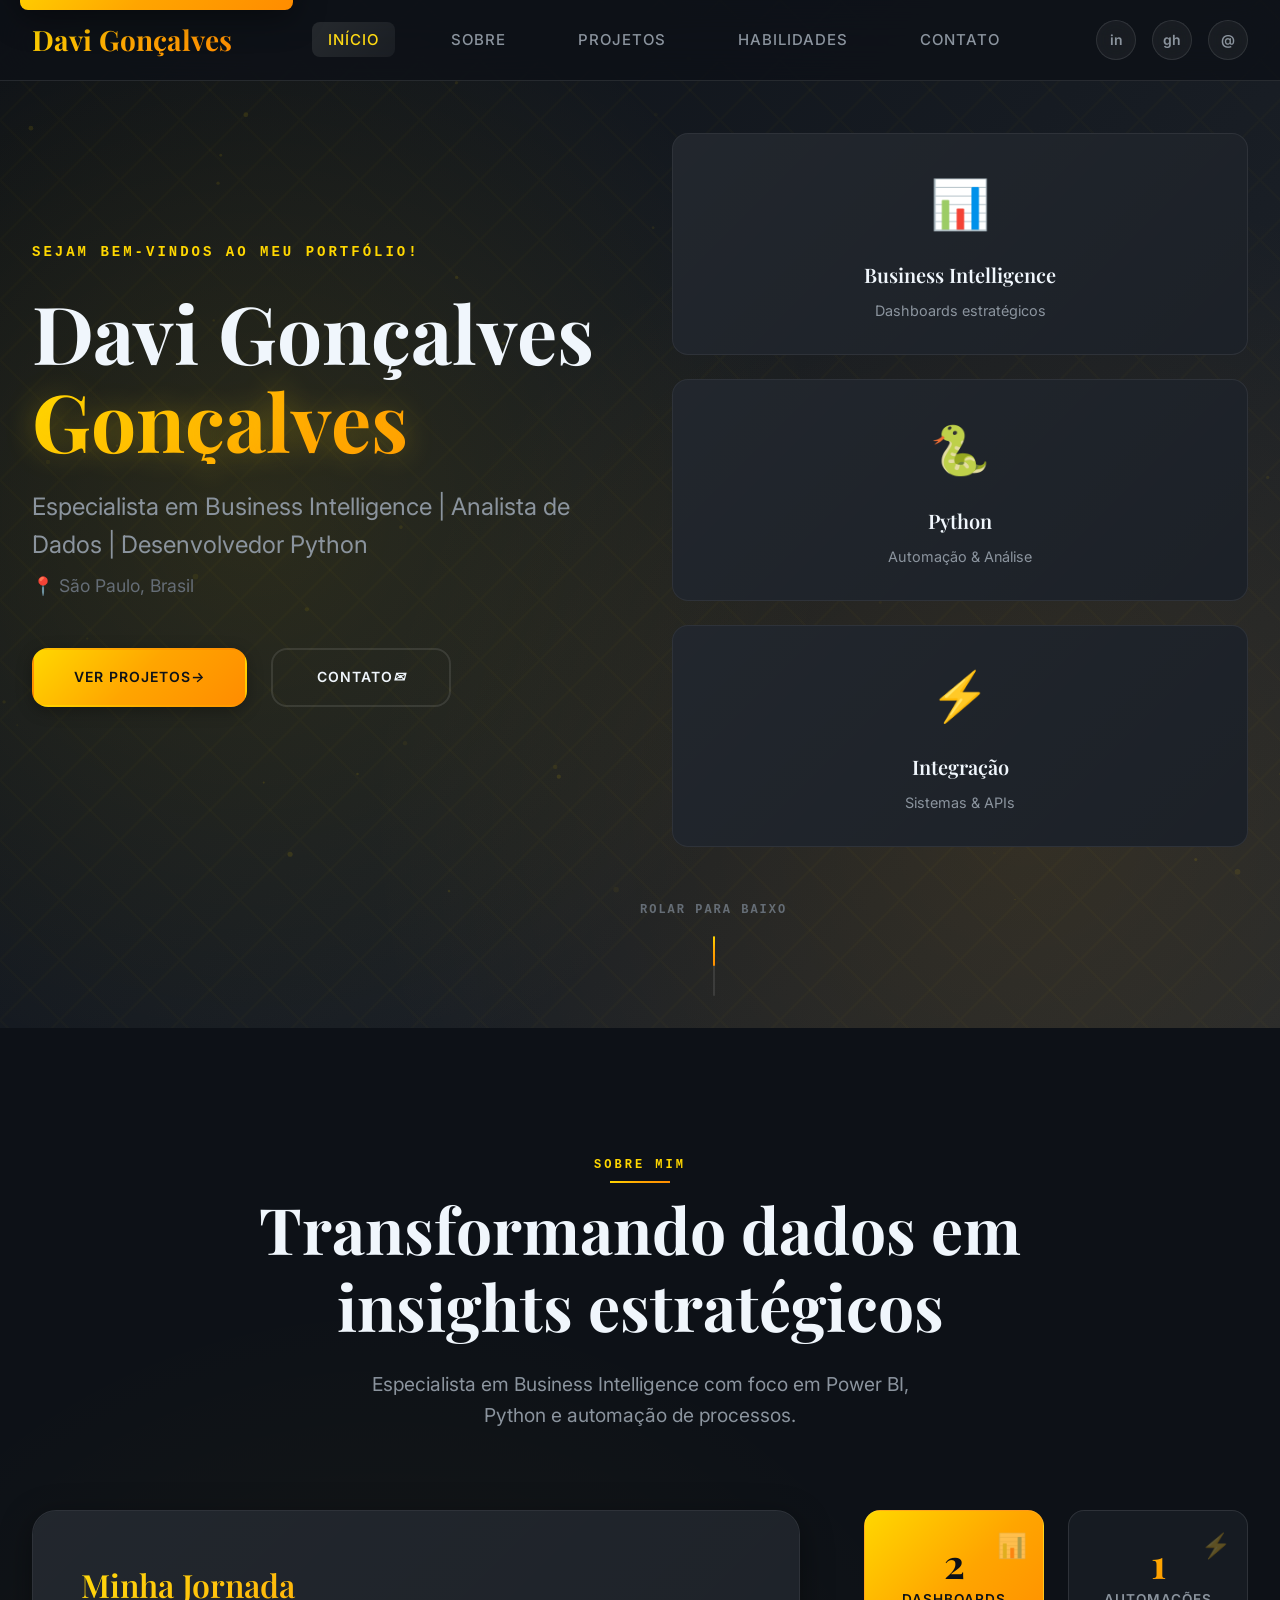
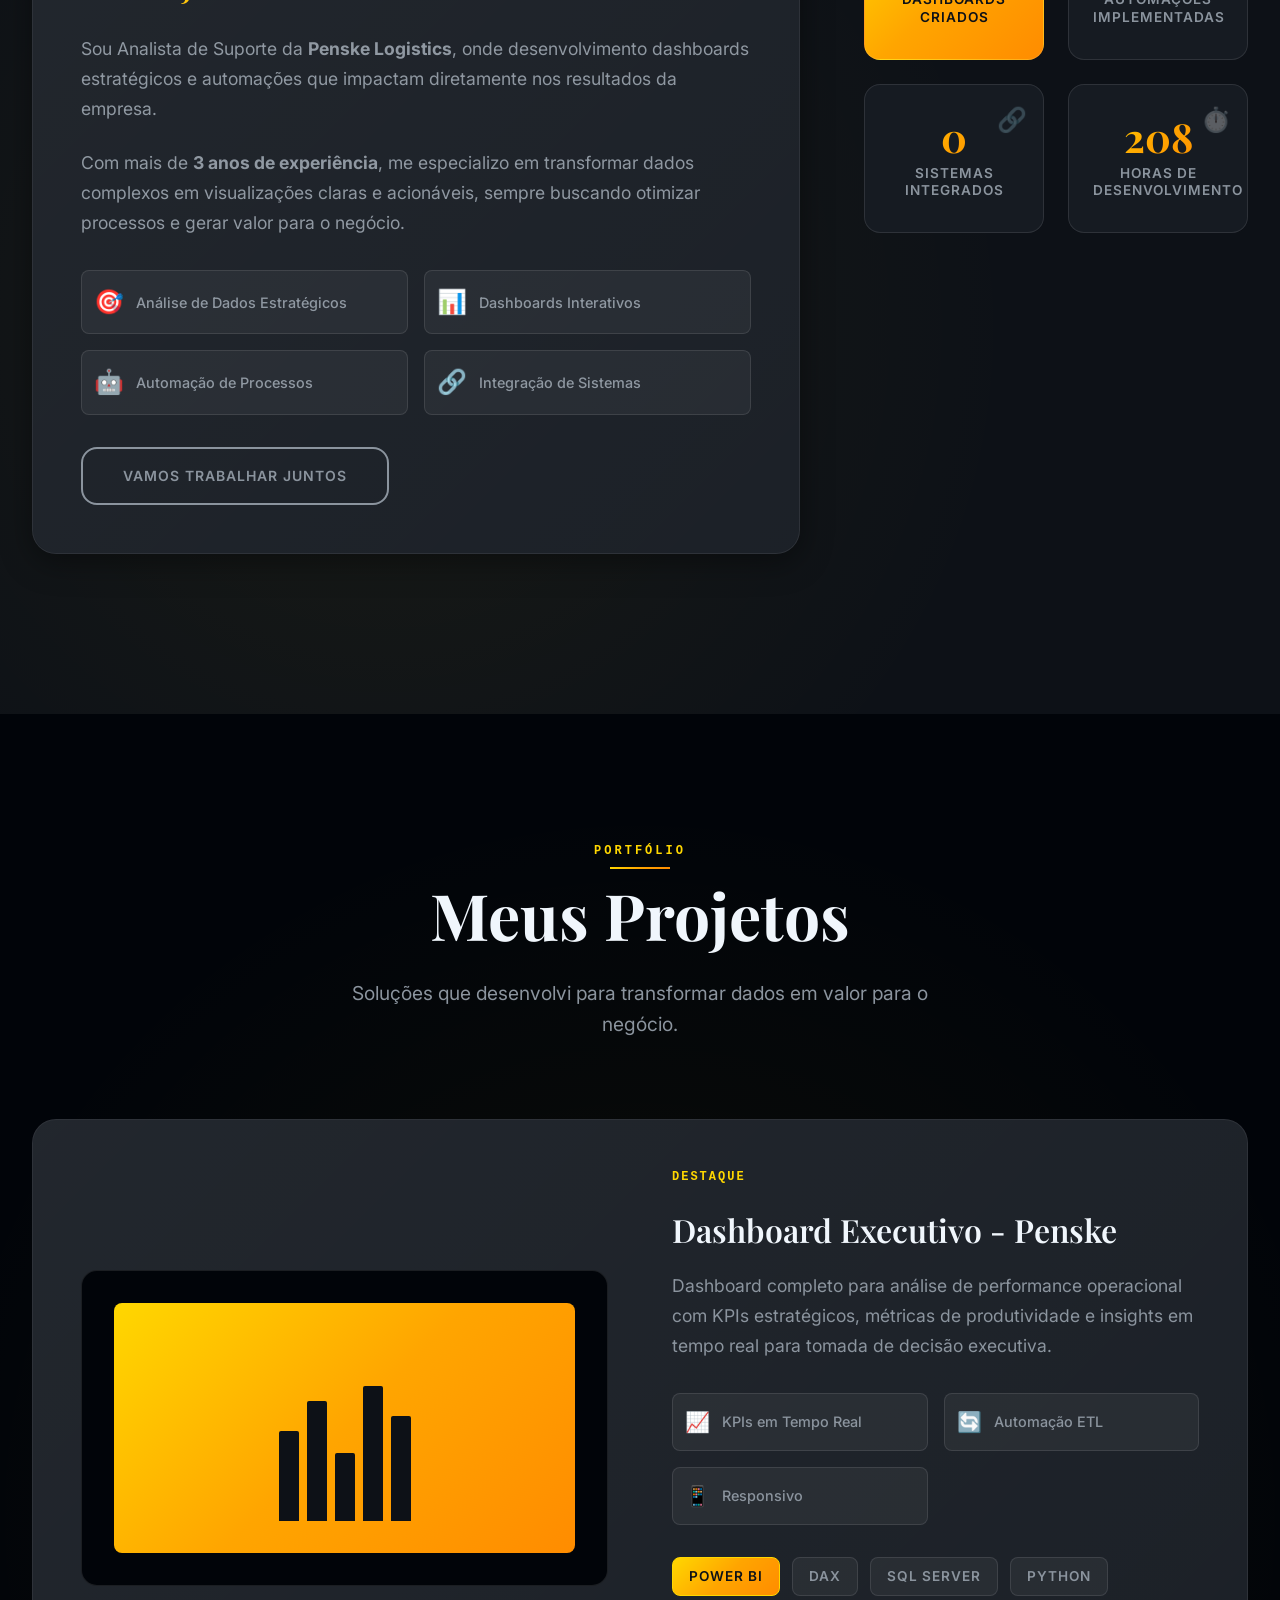
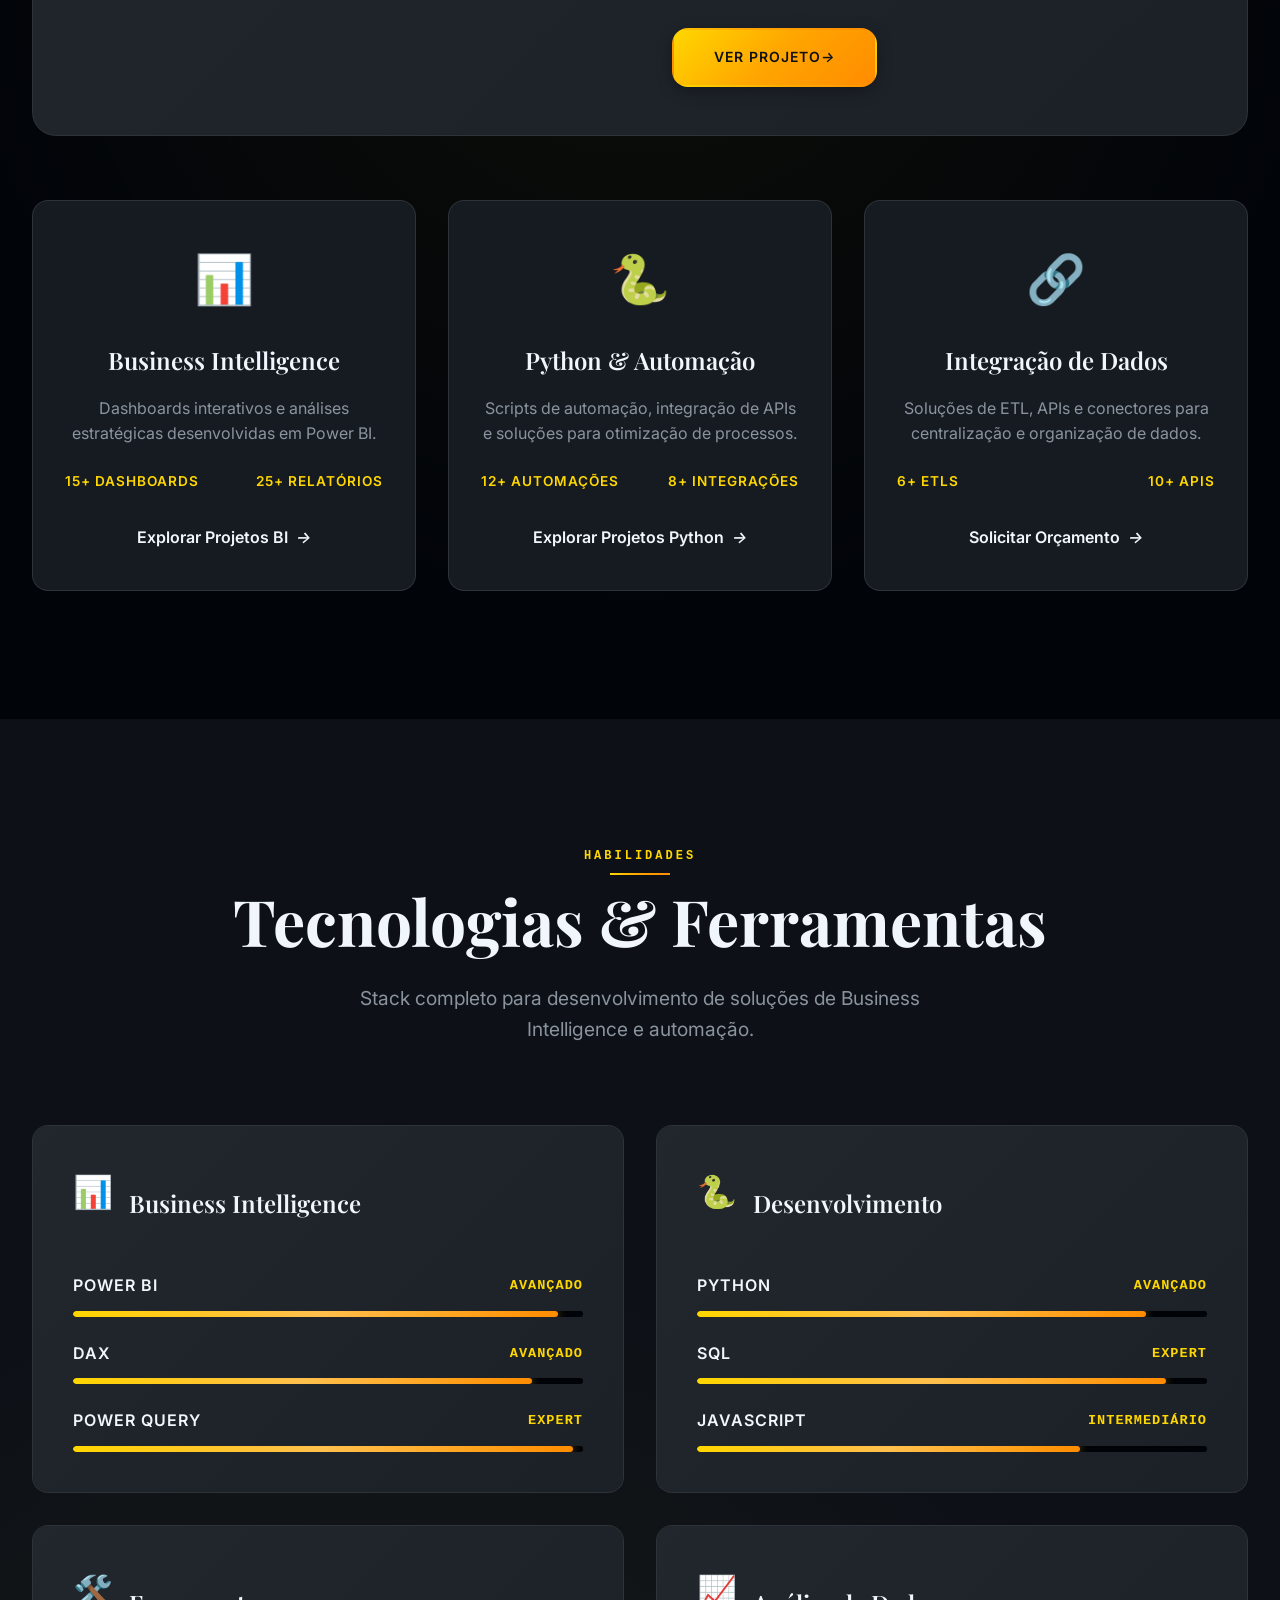
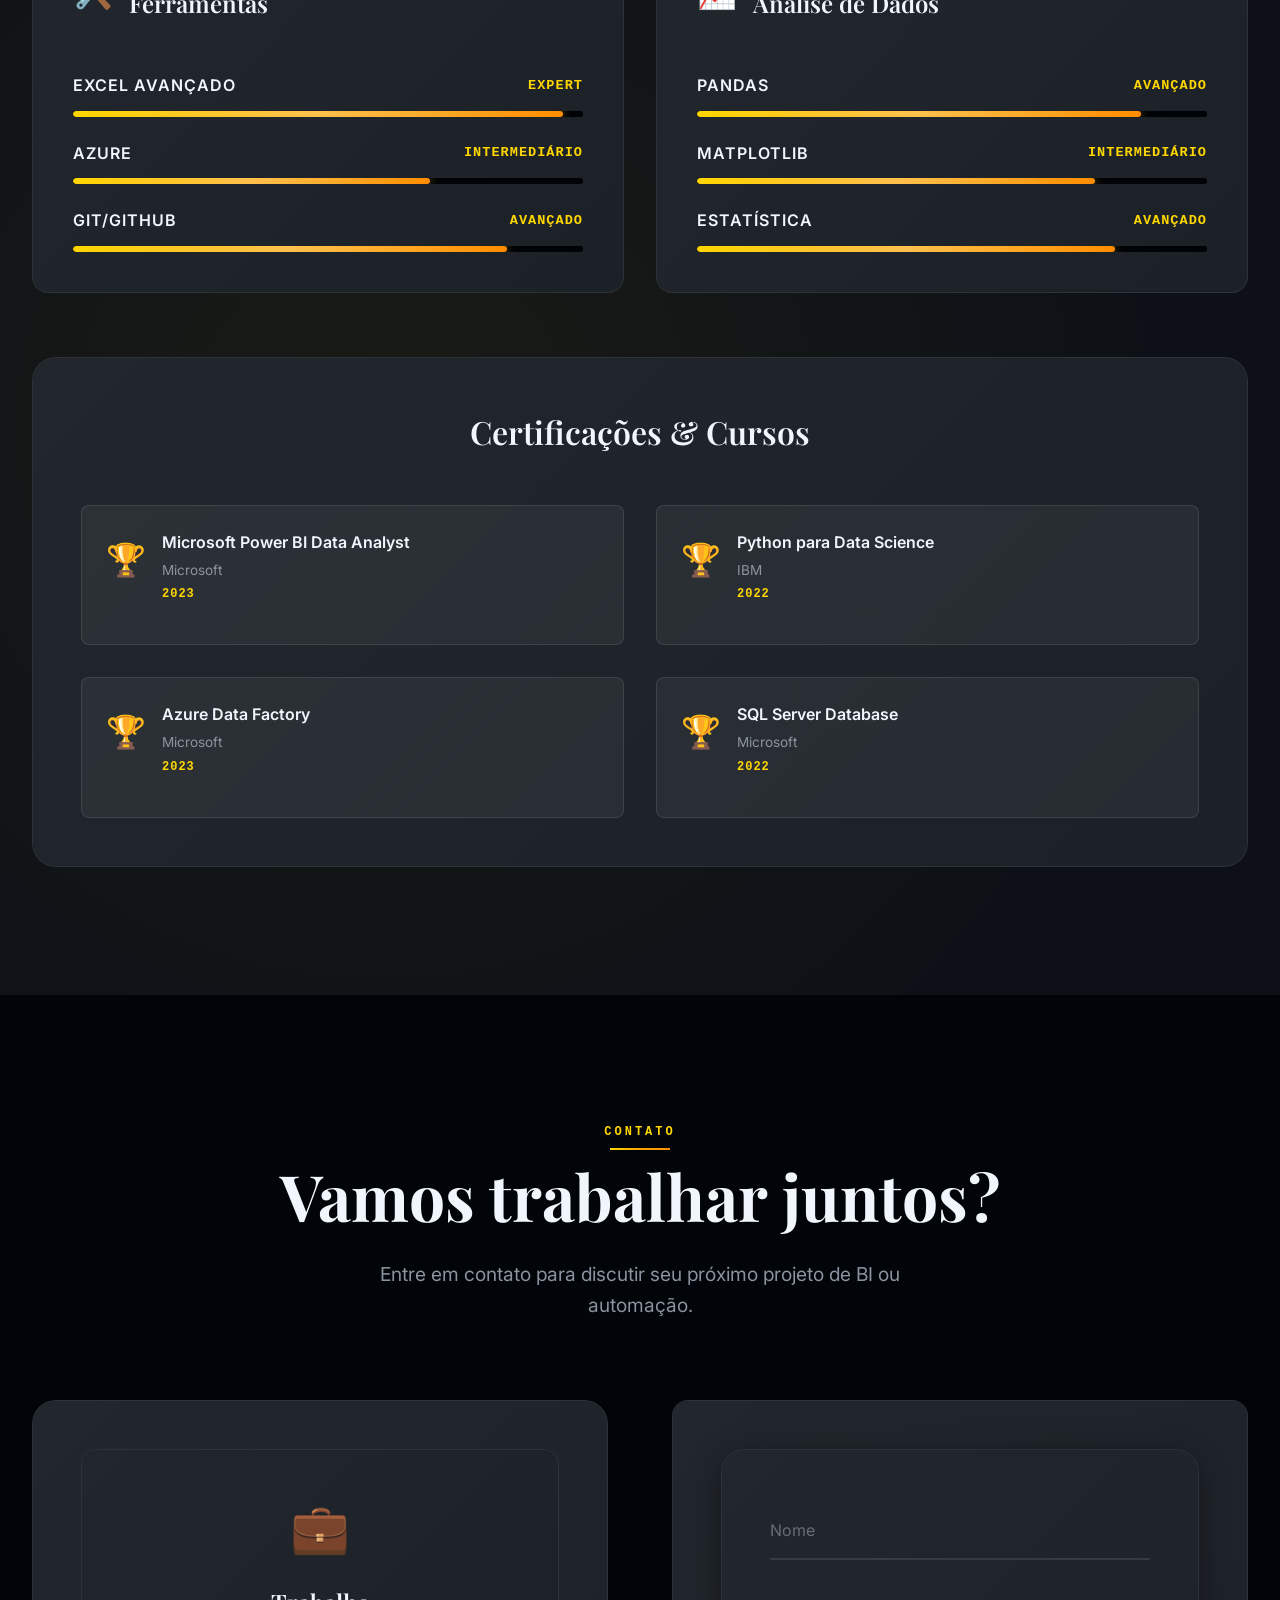
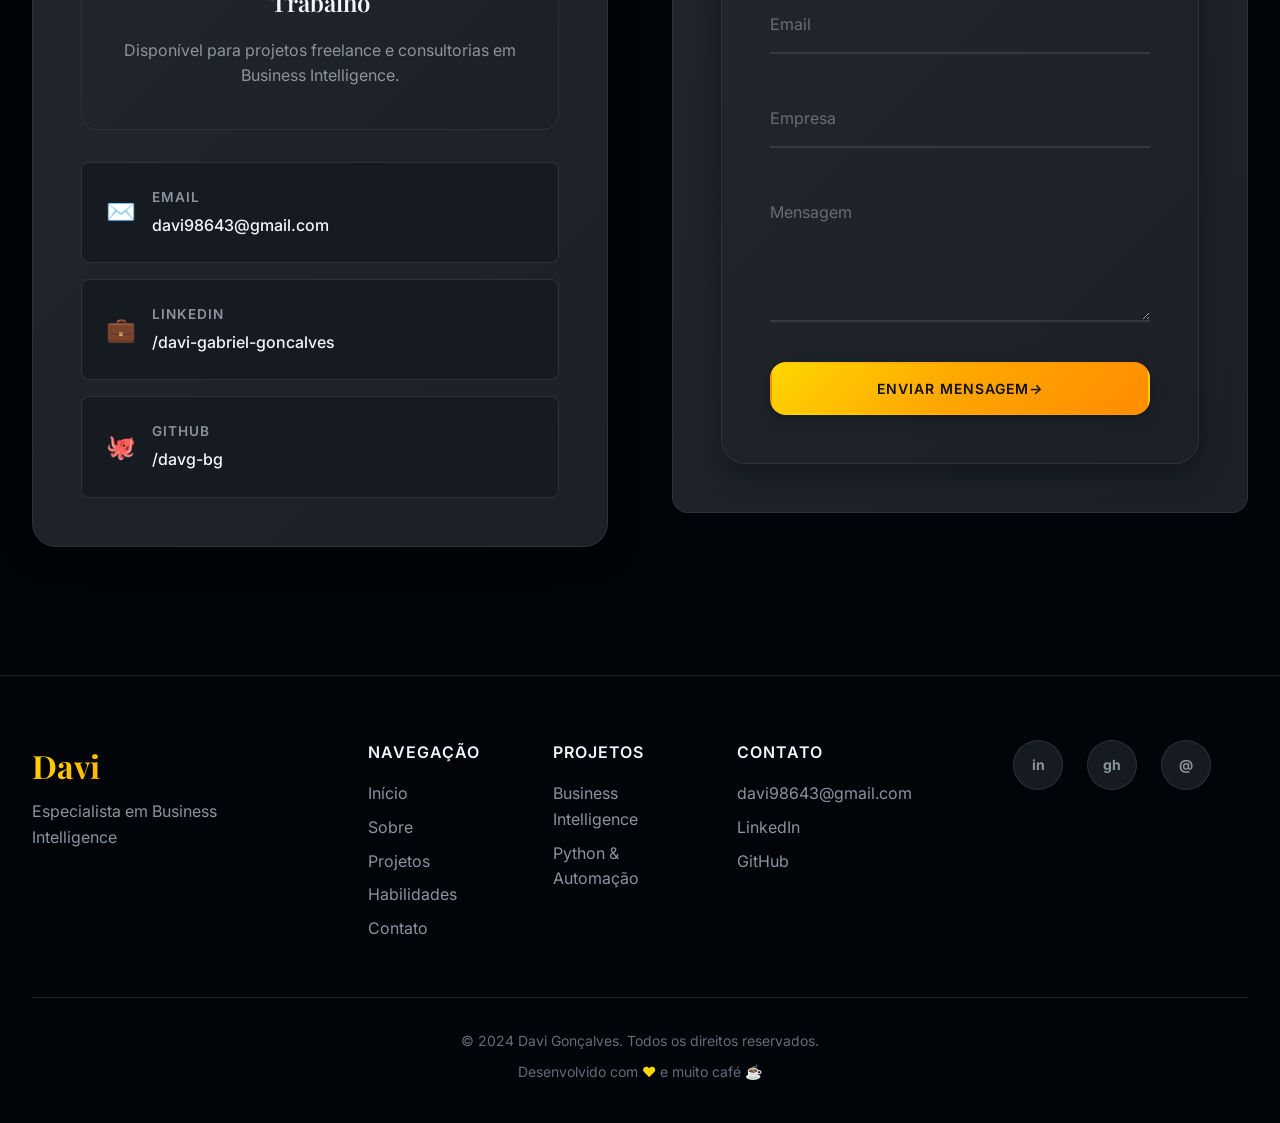
==== index.html @ bf28bc1d "Add files via upload" ====
<!DOCTYPE html>
<html lang="pt-BR">
<head>
    <meta charset="UTF-8">
    <meta name="viewport" content="width=device-width, initial-scale=1.0">
    <meta name="description" content="Davi Gonçalves - Especialista em Business Intelligence, Power BI e Python. Analista de Dados e Desenvolvedor com experiência em automação e dashboards estratégicos.">
    <meta name="keywords" content="Davi Gonçalves, Power BI, Python, Business Intelligence, Dashboard, Automação, Data Analysis, Developer">
    <meta name="author" content="Davi Gonçalves">

    <!-- Open Graph Meta Tags -->
    <meta property="og:title" content="Davi Gonçalves - Business Intelligence & Python Developer">
    <meta property="og:description" content="Especialista em Business Intelligence, Power BI e automação com Python. Transformando dados em insights estratégicos.">
    <meta property="og:type" content="website">
    <meta property="og:url" content="https://davi.dev">
    <meta property="og:image" content="https://davi.dev/preview-image.jpg">

    <!-- Twitter Meta Tags -->
    <meta name="twitter:card" content="summary_large_image">
    <meta name="twitter:title" content="Davi Gonçalves - Business Intelligence & Python">
    <meta name="twitter:description" content="Transformando dados em insights estratégicos com Power BI e Python.">

    <title>Davi Gonçalves - Business Intelligence & Python Developer</title>

    <!-- Favicon -->
    <link rel="icon" type="image/x-icon" href="favicon.ico">
    <link rel="apple-touch-icon" sizes="180x180" href="apple-touch-icon.png">

    <!-- PWA Manifest -->
    <link rel="manifest" href="manifest.json">

    <!-- Meta tags adicionais -->
    <meta name="theme-color" content="#FFD700">
    <meta name="msapplication-TileColor" content="#FFD700">
    <meta name="apple-mobile-web-app-capable" content="yes">
    <meta name="apple-mobile-web-app-status-bar-style" content="default">
    <meta name="apple-mobile-web-app-title" content="Davi ">

    <!-- Google Fonts -->
    <link rel="preconnect" href="https://fonts.googleapis.com">
    <link rel="preconnect" href="https://fonts.gstatic.com" crossorigin>
    <link href="https://fonts.googleapis.com/css2?family=Playfair+Display:ital,wght@0,400;0,500;0,600;0,700;0,800;1,400&family=Inter:wght@300;400;500;600;700;800&display=swap" rel="stylesheet">

    <link rel="stylesheet" href="styles.css">
</head>
<body>
    <!-- Skip Navigation -->
    <a href="#main-content" class="skip-link">Pular para conteúdo principal</a>

    <!-- Navigation -->
    <nav class="navbar" id="navbar">
        <div class="nav-container">
            <div class="nav-logo">
                <a href="#inicio">Davi Gonçalves</a>
            </div>
            <ul class="nav-menu" id="nav-menu">
                <li><a href="#inicio" class="nav-link">INÍCIO</a></li>
                <li><a href="#sobre" class="nav-link">SOBRE</a></li>
                <li><a href="#projetos" class="nav-link">PROJETOS</a></li>
                <li><a href="#habilidades" class="nav-link">HABILIDADES</a></li>
                <li><a href="#contato" class="nav-link">CONTATO</a></li>
            </ul>
            <div class="nav-social">
            <div class="nav-social">
                <a href="https://linkedin.com/in/davi-gabriel-goncalves" target="_blank" aria-label="LinkedIn">in</a>
                <a href="https://github.com/davg-bg/" target="_blank" aria-label="GitHub">gh</a>
                <a href="mailto:davi98643@gmail.com" aria-label="Email">@</a>
            </div>
            <button class="nav-toggle" id="nav-toggle" aria-label="Toggle navigation">
            </div>
            <button class="nav-toggle" id="nav-toggle" aria-label="Toggle navigation">
                <span></span>
                <span></span>
                <span></span>
            </button>
        </div>
    </nav>

    <main id="main-content">
        <!-- Hero Section -->
        <section id="inicio" class="hero">
            <div class="hero-bg">
                <div class="hero-pattern"></div>
            </div>
            <div class="container">
                <div class="hero-content">
                    <div class="hero-text">
                        <p class="hero-greeting">SEJAM BEM-VINDOS AO MEU PORTFÓLIO!</p>
                        <h1 class="hero-title">Davi Gonçalves<br><span class="hero-highlight">Gonçalves</span></h1>
                        <p class="hero-subtitle">Especialista em Business Intelligence | Analista de Dados | Desenvolvedor Python</p>
                        <p class="hero-location">📍 São Paulo, Brasil</p>
                        <div class="hero-buttons">
                            <a href="#projetos" class="btn btn-primary">
                                <span>VER PROJETOS</span>
                                <i class="btn-icon">→</i>
                            </a>
                            <a href="#contato" class="btn btn-secondary">
                                <span>CONTATO</span>
                                <i class="btn-icon">✉</i>
                            </a>
                        </div>
                    </div>
                    <div class="hero-visual">
                        <div class="hero-card floating">
                            <div class="card-icon">📊</div>
                            <h3>Business Intelligence</h3>
                            <p>Dashboards estratégicos</p>
                        </div>
                        <div class="hero-card floating" style="animation-delay: 0.5s">
                            <div class="card-icon">🐍</div>
                            <h3>Python</h3>
                            <p>Automação & Análise</p>
                        </div>
                        <div class="hero-card floating" style="animation-delay: 1s">
                            <div class="card-icon">⚡</div>
                            <h3>Integração</h3>
                            <p>Sistemas & APIs</p>
                        </div>
                    </div>
                </div>
                <div class="hero-scroll">
                    <span>ROLAR PARA BAIXO</span>
                    <div class="scroll-indicator">
                        <div class="scroll-arrow"></div>
                    </div>
                </div>
            </div>
        </section>

        <!-- About Section -->
        <section id="sobre" class="about">
            <div class="container">
                <div class="section-header">
                    <span class="section-tag">SOBRE MIM</span>
                    <h2 class="section-title">Transformando dados em<br><span class="text-gradient">insights estratégicos</span></h2>
                    <p class="section-subtitle">Especialista em Business Intelligence com foco em Power BI, Python e automação de processos.</p>
                </div>

                <div class="about-grid">
                    <div class="about-content">
                        <div class="about-text">
                            <h3>Minha Jornada</h3>
                            <p>Sou Analista de Suporte da <strong>Penske Logistics</strong>, onde desenvolvimento dashboards estratégicos e automações que impactam diretamente nos resultados da empresa.</p>

                            <p>Com mais de <strong>3 anos de experiência</strong>, me especializo em transformar dados complexos em visualizações claras e acionáveis, sempre buscando otimizar processos e gerar valor para o negócio.</p>

                            <div class="expertise-list">
                                <div class="expertise-item">
                                    <span class="expertise-icon">🎯</span>
                                    <span>Análise de Dados Estratégicos</span>
                                </div>
                                <div class="expertise-item">
                                    <span class="expertise-icon">📊</span>
                                    <span>Dashboards Interativos</span>
                                </div>
                                <div class="expertise-item">
                                    <span class="expertise-icon">🤖</span>
                                    <span>Automação de Processos</span>
                                </div>
                                <div class="expertise-item">
                                    <span class="expertise-icon">🔗</span>
                                    <span>Integração de Sistemas</span>
                                </div>
                            </div>

                            <a href="#contato" class="btn btn-outline">VAMOS TRABALHAR JUNTOS</a>
                        </div>
                    </div>

                    <div class="about-stats">
                        <div class="stat-card highlight">
                            <div class="stat-number" data-target="25">0</div>
                            <div class="stat-label">Dashboards<br>Criados</div>
                            <div class="stat-icon">📊</div>
                        </div>
                        <div class="stat-card">
                            <div class="stat-number" data-target="15">0</div>
                            <div class="stat-label">Automações<br>Implementadas</div>
                            <div class="stat-icon">⚡</div>
                        </div>
                        <div class="stat-card">
                            <div class="stat-number" data-target="8">0</div>
                            <div class="stat-label">Sistemas<br>Integrados</div>
                            <div class="stat-icon">🔗</div>
                        </div>
                        <div class="stat-card">
                            <div class="stat-number" data-target="2000">0</div>
                            <div class="stat-label">Horas de<br>Desenvolvimento</div>
                            <div class="stat-icon">⏱️</div>
                        </div>
                    </div>
                </div>
            </div>
        </section>

        <!-- Projects Section -->
        <section id="projetos" class="projects">
            <div class="container">
                <div class="section-header">
                    <span class="section-tag">PORTFÓLIO</span>
                    <h2 class="section-title">Meus <span class="text-gradient">Projetos</span></h2>
                    <p class="section-subtitle">Soluções que desenvolvi para transformar dados em valor para o negócio.</p>
                </div>

                <div class="projects-showcase">
                    <!-- Featured Project -->
                    <div class="featured-project">
                        <div class="project-visual">
                            <div class="project-mockup">
                                <div class="mockup-screen">
                                    <div class="chart-bars">
                                        <div class="bar" style="height: 60%"></div>
                                        <div class="bar" style="height: 80%"></div>
                                        <div class="bar" style="height: 45%"></div>
                                        <div class="bar" style="height: 90%"></div>
                                        <div class="bar" style="height: 70%"></div>
                                    </div>
                                </div>
                            </div>
                        </div>
                        <div class="project-content">
                            <div class="project-category">DESTAQUE</div>
                            <h3>Dashboard Executivo - Penske</h3>
                            <p>Dashboard completo para análise de performance operacional com KPIs estratégicos, métricas de produtividade e insights em tempo real para tomada de decisão executiva.</p>

                            <div class="project-features">
                                <div class="feature">
                                    <span class="feature-icon">📈</span>
                                    <span>KPIs em Tempo Real</span>
                                </div>
                                <div class="feature">
                                    <span class="feature-icon">🔄</span>
                                    <span>Automação ETL</span>
                                </div>
                                <div class="feature">
                                    <span class="feature-icon">📱</span>
                                    <span>Responsivo</span>
                                </div>
                            </div>

                            <div class="project-tech">
                                <span class="tech-tag primary">Power BI</span>
                                <span class="tech-tag">DAX</span>
                                <span class="tech-tag">SQL Server</span>
                                <span class="tech-tag">Python</span>
                            </div>

                            <div class="project-links">
                                <a href="projetos-bi/index.html" class="btn btn-primary btn-sm">
                                    <span>VER PROJETO</span>
                                    <i class="btn-icon">→</i>
                                </a>
                            </div>
                        </div>
                    </div>

                    <!-- Project Categories -->
                    <div class="project-categories">
                        <div class="category-card">
                            <div class="category-icon">📊</div>
                            <h4>Business Intelligence</h4>
                            <p>Dashboards interativos e análises estratégicas desenvolvidas em Power BI.</p>
                            <div class="category-stats">
                                <span class="stat">15+ Dashboards</span>
                                <span class="stat">25+ Relatórios</span>
                            </div>
                            <a href="projetos-bi/index.html" class="category-link">
                                <span>Explorar Projetos BI</span>
                                <i class="link-icon">→</i>
                            </a>
                        </div>

                        <div class="category-card">
                            <div class="category-icon">🐍</div>
                            <h4>Python & Automação</h4>
                            <p>Scripts de automação, integração de APIs e soluções para otimização de processos.</p>
                            <div class="category-stats">
                                <span class="stat">12+ Automações</span>
                                <span class="stat">8+ Integrações</span>
                            </div>
                            <a href="projetos-python/index.html" class="category-link">
                                <span>Explorar Projetos Python</span>
                                <i class="link-icon">→</i>
                            </a>
                        </div>

                        <div class="category-card">
                            <div class="category-icon">🔗</div>
                            <h4>Integração de Dados</h4>
                            <p>Soluções de ETL, APIs e conectores para centralização e organização de dados.</p>
                            <div class="category-stats">
                                <span class="stat">6+ ETLs</span>
                                <span class="stat">10+ APIs</span>
                            </div>
                            <a href="#contato" class="category-link">
                                <span>Solicitar Orçamento</span>
                                <i class="link-icon">→</i>
                            </a>
                        </div>
                    </div>
                </div>
            </div>
        </section>

        <!-- Skills Section -->
        <section id="habilidades" class="skills">
            <div class="container">
                <div class="section-header">
                    <span class="section-tag">HABILIDADES</span>
                    <h2 class="section-title">Tecnologias & <span class="text-gradient">Ferramentas</span></h2>
                    <p class="section-subtitle">Stack completo para desenvolvimento de soluções de Business Intelligence e automação.</p>
                </div>

                <div class="skills-grid">
                    <div class="skill-category">
                        <div class="category-header">
                            <div class="category-icon">📊</div>
                            <h3>Business Intelligence</h3>
                        </div>
                        <div class="skills-list">
                            <div class="skill-item">
                                <div class="skill-info">
                                    <span class="skill-name">Power BI</span>
                                    <span class="skill-level">Avançado</span>
                                </div>
                                <div class="skill-bar">
                                    <div class="skill-progress" data-width="95%"></div>
                                </div>
                            </div>
                            <div class="skill-item">
                                <div class="skill-info">
                                    <span class="skill-name">DAX</span>
                                    <span class="skill-level">Avançado</span>
                                </div>
                                <div class="skill-bar">
                                    <div class="skill-progress" data-width="90%"></div>
                                </div>
                            </div>
                            <div class="skill-item">
                                <div class="skill-info">
                                    <span class="skill-name">Power Query</span>
                                    <span class="skill-level">Expert</span>
                                </div>
                                <div class="skill-bar">
                                    <div class="skill-progress" data-width="98%"></div>
                                </div>
                            </div>
                        </div>
                    </div>

                    <div class="skill-category">
                        <div class="category-header">
                            <div class="category-icon">🐍</div>
                            <h3>Desenvolvimento</h3>
                        </div>
                        <div class="skills-list">
                            <div class="skill-item">
                                <div class="skill-info">
                                    <span class="skill-name">Python</span>
                                    <span class="skill-level">Avançado</span>
                                </div>
                                <div class="skill-bar">
                                    <div class="skill-progress" data-width="88%"></div>
                                </div>
                            </div>
                            <div class="skill-item">
                                <div class="skill-info">
                                    <span class="skill-name">SQL</span>
                                    <span class="skill-level">Expert</span>
                                </div>
                                <div class="skill-bar">
                                    <div class="skill-progress" data-width="92%"></div>
                                </div>
                            </div>
                            <div class="skill-item">
                                <div class="skill-info">
                                    <span class="skill-name">JavaScript</span>
                                    <span class="skill-level">Intermediário</span>
                                </div>
                                <div class="skill-bar">
                                    <div class="skill-progress" data-width="75%"></div>
                                </div>
                            </div>
                        </div>
                    </div>

                    <div class="skill-category">
                        <div class="category-header">
                            <div class="category-icon">🛠️</div>
                            <h3>Ferramentas</h3>
                        </div>
                        <div class="skills-list">
                            <div class="skill-item">
                                <div class="skill-info">
                                    <span class="skill-name">Excel Avançado</span>
                                    <span class="skill-level">Expert</span>
                                </div>
                                <div class="skill-bar">
                                    <div class="skill-progress" data-width="96%"></div>
                                </div>
                            </div>
                            <div class="skill-item">
                                <div class="skill-info">
                                    <span class="skill-name">Azure</span>
                                    <span class="skill-level">Intermediário</span>
                                </div>
                                <div class="skill-bar">
                                    <div class="skill-progress" data-width="70%"></div>
                                </div>
                            </div>
                            <div class="skill-item">
                                <div class="skill-info">
                                    <span class="skill-name">Git/GitHub</span>
                                    <span class="skill-level">Avançado</span>
                                </div>
                                <div class="skill-bar">
                                    <div class="skill-progress" data-width="85%"></div>
                                </div>
                            </div>
                        </div>
                    </div>

                    <div class="skill-category">
                        <div class="category-header">
                            <div class="category-icon">📈</div>
                            <h3>Análise de Dados</h3>
                        </div>
                        <div class="skills-list">
                            <div class="skill-item">
                                <div class="skill-info">
                                    <span class="skill-name">Pandas</span>
                                    <span class="skill-level">Avançado</span>
                                </div>
                                <div class="skill-bar">
                                    <div class="skill-progress" data-width="87%"></div>
                                </div>
                            </div>
                            <div class="skill-item">
                                <div class="skill-info">
                                    <span class="skill-name">Matplotlib</span>
                                    <span class="skill-level">Intermediário</span>
                                </div>
                                <div class="skill-bar">
                                    <div class="skill-progress" data-width="78%"></div>
                                </div>
                            </div>
                            <div class="skill-item">
                                <div class="skill-info">
                                    <span class="skill-name">Estatística</span>
                                    <span class="skill-level">Avançado</span>
                                </div>
                                <div class="skill-bar">
                                    <div class="skill-progress" data-width="82%"></div>
                                </div>
                            </div>
                        </div>
                    </div>
                </div>

                <!-- Certifications -->
                <div class="certifications">
                    <h3 class="cert-title">Certificações & Cursos</h3>
                    <div class="cert-grid">
                        <div class="cert-item">
                            <div class="cert-icon">🏆</div>
                            <div class="cert-content">
                                <h4>Microsoft Power BI Data Analyst</h4>
                                <p class="cert-org">Microsoft</p>
                                <span class="cert-date">2023</span>
                            </div>
                        </div>
                        <div class="cert-item">
                            <div class="cert-icon">🏆</div>
                            <div class="cert-content">
                                <h4>Python para Data Science</h4>
                                <p class="cert-org">IBM</p>
                                <span class="cert-date">2022</span>
                            </div>
                        </div>
                        <div class="cert-item">
                            <div class="cert-icon">🏆</div>
                            <div class="cert-content">
                                <h4>Azure Data Factory</h4>
                                <p class="cert-org">Microsoft</p>
                                <span class="cert-date">2023</span>
                            </div>
                        </div>
                        <div class="cert-item">
                            <div class="cert-icon">🏆</div>
                            <div class="cert-content">
                                <h4>SQL Server Database</h4>
                                <p class="cert-org">Microsoft</p>
                                <span class="cert-date">2022</span>
                            </div>
                        </div>
                    </div>
                </div>
            </div>
        </section>

        <!-- Contact Section -->
        <section id="contato" class="contact">
            <div class="container">
                <div class="section-header">
                    <span class="section-tag">CONTATO</span>
                    <h2 class="section-title">Vamos trabalhar <span class="text-gradient">juntos</span>?</h2>
                    <p class="section-subtitle">Entre em contato para discutir seu próximo projeto de BI ou automação.</p>
                </div>

                <div class="contact-grid">
                    <div class="contact-info">
                        <div class="contact-card">
                            <div class="contact-icon">💼</div>
                            <h4>Trabalho</h4>
                            <p>Disponível para projetos freelance e consultorias em Business Intelligence.</p>
                        </div>

                        <div class="contact-methods">
                            <a href="mailto:davi98643@gmail.com" class="contact-method">
                                <div class="method-icon">✉️</div>
                                <div class="method-content">
                                    <span class="method-label">Email</span>
                                    <span class="method-value">davi98643@gmail.com</span>
                                </div>
                            </a>

                            <a href="https://linkedin.com/in/davi-gabriel-goncalves" target="_blank" class="contact-method">
                                <div class="method-icon">💼</div>
                                <div class="method-content">
                                    <span class="method-label">LinkedIn</span>
                                    <span class="method-value">/davi-gabriel-goncalves</span>
                                </div>
                            </a>

                            <a href="https://github.com/davg-bg/" target="_blank" class="contact-method">
                                <div class="method-icon">🐙</div>
                                <div class="method-content">
                                    <span class="method-label">GitHub</span>
                                    <span class="method-value">/davg-bg</span>
                                </div>
                            </a>
                        </div>
                    </div>

                    <div class="contact-form-container">
                        <form class="contact-form" id="contactForm" method="POST" action="https://formspree.io/f/mreerjwb">
                            <div class="form-group">
                                <input type="text" id="nome" name="nome" placeholder="" required>
                                <label for="nome">Nome</label>
                            </div>

                            <div class="form-group">
                                <input type="email" id="email" name="email" placeholder="" required>
                                <label for="email">Email</label>
                            </div>

                            <div class="form-group">
                                <input type="text" id="empresa" name="empresa" placeholder="">
                                <label for="empresa">Empresa</label>
                            </div>

                            <div class="form-group">
                                <textarea id="mensagem" name="mensagem" rows="5" placeholder="" required></textarea>
                                <label for="mensagem">Mensagem</label>
                            </div>

                            <button type="submit" class="btn btn-primary btn-full">
                                <span>ENVIAR MENSAGEM</span>
                                <i class="btn-icon">→</i>
                            </button>
                        </form>
                    </div>
                </div>
            </div>
        </section>
    </main>

    <!-- Footer -->
    <footer class="footer">
        <div class="container">
            <div class="footer-content">
                <div class="footer-brand">
                    <h3>Davi </h3>
                    <p>Especialista em Business Intelligence</p>
                </div>

                <div class="footer-links">
                    <div class="footer-column">
                        <h4>Navegação</h4>
                        <a href="#inicio">Início</a>
                        <a href="#sobre">Sobre</a>
                        <a href="#projetos">Projetos</a>
                        <a href="#habilidades">Habilidades</a>
                        <a href="#contato">Contato</a>
                    </div>

                    <div class="footer-column">
                        <h4>Projetos</h4>
                        <a href="projetos-bi/index.html">Business Intelligence</a>
                        <a href="projetos-python/index.html">Python & Automação</a>
                    </div>

                    <div class="footer-column">
                        <h4>Contato</h4>
                        <a href="mailto:davi98643@gmail.com">davi98643@gmail.com</a>
                        <a href="https://linkedin.com/in/davi-gabriel-goncalves" target="_blank">LinkedIn</a>
                        <a href="https://github.com/davg-bg/" target="_blank">GitHub</a>
                    </div>
                </div>

                <div class="footer-social">
                    <a href="https://linkedin.com/in/davi-gabriel-goncalves" target="_blank" aria-label="LinkedIn">
                        <span>in</span>
                    </a>
                    <a href="https://github.com/davg-bg/" target="_blank" aria-label="GitHub">
                        <span>gh</span>
                    </a>
                    <a href="mailto:davi98643@gmail.com" aria-label="Email">
                        <span>@</span>
                    </a>
                </div>
            </div>

            <div class="footer-bottom">
                <p>&copy; 2024 Davi  Gonçalves. Todos os direitos reservados.</p>
                <p>Desenvolvido com <span class="heart">❤️</span> e muito café ☕</p>
            </div>
        </div>
    </footer>

    <script src="script.js"></script>
</body>
</html>
---- styles.css ----
/* ================================
   PORTFÓLIO PREMIUM - DAVI GABRIEL
   Design System Moderno e Elegante
   ================================ */

/* Reset CSS */
* {
    margin: 0;
    padding: 0;
    box-sizing: border-box;
}

/* Variáveis CSS */
:root {
    /* Cores Principais */
    --primary-gold: #FFD700;
    --primary-gold-dark: #F4C430;
    --primary-gold-light: #FFF8DC;

    /* Backgrounds */
    --bg-dark: #0D1117;
    --bg-darker: #010409;
    --bg-card: #161B22;
    --bg-card-hover: #1F2328;
    --bg-glass: rgba(255, 255, 255, 0.05);
    --bg-glass-hover: rgba(255, 255, 255, 0.1);

    /* Text Colors */
    --text-primary: #F0F6FC;
    --text-secondary: #8B949E;
    --text-muted: #656D76;
    --text-dark: #0D1117;

    /* Gradients */
    --gradient-primary: linear-gradient(135deg, #FFD700 0%, #FFA500 50%, #FF8C00 100%);
    --gradient-dark: linear-gradient(135deg, #0D1117 0%, #161B22 50%, #21262D 100%);
    --gradient-glass: linear-gradient(135deg, rgba(255, 255, 255, 0.1) 0%, rgba(255, 255, 255, 0.05) 100%);
    --gradient-hero: linear-gradient(135deg, #0D1117 0%, #161B22 50%, #21262D 100%);

    /* Shadows */
    --shadow-sm: 0 2px 8px rgba(0, 0, 0, 0.2);
    --shadow-md: 0 4px 16px rgba(0, 0, 0, 0.3);
    --shadow-lg: 0 8px 32px rgba(0, 0, 0, 0.4);
    --shadow-xl: 0 16px 64px rgba(0, 0, 0, 0.5);
    --shadow-glow: 0 0 30px rgba(255, 215, 0, 0.3);
    --shadow-glow-hover: 0 0 40px rgba(255, 215, 0, 0.5);

    /* Typography */
    --font-primary: 'Playfair Display', serif;
    --font-secondary: 'Inter', -apple-system, BlinkMacSystemFont, 'Segoe UI', Roboto, sans-serif;
    --font-mono: 'JetBrains Mono', 'Fira Code', Monaco, 'Cascadia Code', monospace;

    /* Transitions */
    --transition: all 0.4s cubic-bezier(0.23, 1, 0.32, 1);
    --transition-fast: all 0.2s ease;
    --transition-bounce: all 0.6s cubic-bezier(0.68, -0.55, 0.265, 1.55);

    /* Borders */
    --border-radius: 16px;
    --border-radius-sm: 8px;
    --border-radius-lg: 24px;
    --border-width: 1px;
    --border-color: rgba(255, 255, 255, 0.1);
    --border-color-hover: rgba(255, 215, 0, 0.3);

    /* Spacing */
    --spacing-xs: 0.5rem;
    --spacing-sm: 1rem;
    --spacing-md: 2rem;
    --spacing-lg: 4rem;
    --spacing-xl: 6rem;
    --spacing-2xl: 8rem;

    /* Layout */
    --container-max-width: 1400px;
    --section-padding: 8rem 0;
    --section-padding-sm: 4rem 0;
}

/* Base Styles */
html {
    scroll-behavior: smooth;
    font-size: 16px;
}

body {
    font-family: var(--font-secondary);
    background: var(--bg-darker);
    color: var(--text-primary);
    line-height: 1.6;
    overflow-x: hidden;
    -webkit-font-smoothing: antialiased;
    -moz-osx-font-smoothing: grayscale;
}

::selection {
    background: var(--primary-gold);
    color: var(--text-dark);
}

/* Scrollbar Styles */
::-webkit-scrollbar {
    width: 8px;
}

::-webkit-scrollbar-track {
    background: var(--bg-dark);
}

::-webkit-scrollbar-thumb {
    background: var(--gradient-primary);
    border-radius: 10px;
}

::-webkit-scrollbar-thumb:hover {
    background: var(--primary-gold-dark);
}

/* Container */
.container {
    max-width: var(--container-max-width);
    margin: 0 auto;
    padding: 0 2rem;
}

/* Skip Link */
.skip-link {
    position: absolute;
    top: -40px;
    left: 20px;
    background: var(--gradient-primary);
    color: var(--text-dark);
    padding: 12px 24px;
    text-decoration: none;
    border-radius: var(--border-radius-sm);
    font-weight: 600;
    z-index: 10001;
    transition: var(--transition);
    box-shadow: var(--shadow-lg);
}

.skip-link:focus {
    top: 20px;
}

/* ================================
   NAVIGATION BAR
   ================================ */

.navbar {
    position: fixed;
    top: 0;
    left: 0;
    right: 0;
    background: rgba(13, 17, 23, 0.8);
    backdrop-filter: blur(20px);
    -webkit-backdrop-filter: blur(20px);
    border-bottom: var(--border-width) solid var(--border-color);
    z-index: 1000;
    transition: var(--transition);
}

.navbar.scrolled {
    background: rgba(13, 17, 23, 0.95);
    box-shadow: var(--shadow-md);
}

.nav-container {
    max-width: var(--container-max-width);
    margin: 0 auto;
    padding: 0 2rem;
    display: flex;
    justify-content: space-between;
    align-items: center;
    height: 80px;
}

.nav-logo a {
    font-family: var(--font-primary);
    font-size: 28px;
    font-weight: 700;
    background: var(--gradient-primary);
    -webkit-background-clip: text;
    -webkit-text-fill-color: transparent;
    background-clip: text;
    text-decoration: none;
    transition: var(--transition);
    position: relative;
}

.nav-logo a::after {
    content: '';
    position: absolute;
    bottom: -5px;
    left: 0;
    width: 0;
    height: 2px;
    background: var(--gradient-primary);
    transition: var(--transition);
}

.nav-logo a:hover::after {
    width: 100%;
}

.nav-menu {
    display: flex;
    list-style: none;
    gap: 2.5rem;
    align-items: center;
}

.nav-menu .nav-link {
    font-family: var(--font-secondary);
    font-size: 15px;
    font-weight: 500;
    color: var(--text-secondary);
    text-decoration: none;
    text-transform: uppercase;
    letter-spacing: 1px;
    padding: 8px 16px;
    border-radius: var(--border-radius-sm);
    position: relative;
    transition: var(--transition);
}

.nav-menu .nav-link::before {
    content: '';
    position: absolute;
    top: 0;
    left: 0;
    right: 0;
    bottom: 0;
    background: var(--gradient-glass);
    border-radius: var(--border-radius-sm);
    opacity: 0;
    transition: var(--transition);
}

.nav-menu .nav-link:hover::before,
.nav-menu .nav-link.active::before {
    opacity: 1;
}

.nav-menu .nav-link:hover,
.nav-menu .nav-link.active {
    color: var(--primary-gold);
    transform: translateY(-2px);
}

.nav-social {
    display: flex;
    gap: 1rem;
    align-items: center;
}

.nav-social a {
    display: flex;
    align-items: center;
    justify-content: center;
    width: 40px;
    height: 40px;
    background: var(--bg-glass);
    border: var(--border-width) solid var(--border-color);
    border-radius: 50%;
    color: var(--text-secondary);
    text-decoration: none;
    font-size: 14px;
    font-weight: 600;
    transition: var(--transition);
    backdrop-filter: blur(10px);
}

.nav-social a:hover {
    background: var(--gradient-primary);
    color: var(--text-dark);
    border-color: var(--primary-gold);
    transform: translateY(-2px) scale(1.1);
    box-shadow: var(--shadow-glow);
}

.nav-toggle {
    display: none;
    flex-direction: column;
    background: none;
    border: none;
    cursor: pointer;
    padding: 8px;
    gap: 4px;
}

.nav-toggle span {
    width: 25px;
    height: 2px;
    background: var(--text-primary);
    border-radius: 2px;
    transition: var(--transition);
}

/* ================================
   HERO SECTION
   ================================ */

.hero {
    min-height: 100vh;
    display: flex;
    align-items: center;
    justify-content: center;
    background: var(--gradient-hero);
    position: relative;
    overflow: hidden;
    padding-top: 80px;
}

.hero::before {
    content: '';
    position: absolute;
    top: 0;
    left: 0;
    right: 0;
    bottom: 0;
    background:
        radial-gradient(circle at 20% 50%, rgba(255, 215, 0, 0.1) 0%, transparent 50%),
        radial-gradient(circle at 80% 80%, rgba(255, 165, 0, 0.1) 0%, transparent 50%);
    pointer-events: none;
}

.hero-bg {
    position: absolute;
    top: 0;
    left: 0;
    right: 0;
    bottom: 0;
    z-index: 1;
}

.hero-pattern {
    position: absolute;
    top: 0;
    left: 0;
    right: 0;
    bottom: 0;
    background:
        linear-gradient(45deg, transparent 48%, rgba(255, 215, 0, 0.02) 49%, rgba(255, 215, 0, 0.02) 51%, transparent 52%),
        linear-gradient(-45deg, transparent 48%, rgba(255, 215, 0, 0.02) 49%, rgba(255, 215, 0, 0.02) 51%, transparent 52%);
    background-size: 60px 60px;
    animation: patternMove 20s ease-in-out infinite;
}

@keyframes patternMove {
    0%, 100% { transform: translateX(0) translateY(0); }
    50% { transform: translateX(-30px) translateY(-30px); }
}

.hero-content {
    position: relative;
    z-index: 2;
    display: grid;
    grid-template-columns: 1fr 1fr;
    gap: 4rem;
    align-items: center;
    min-height: calc(100vh - 80px);
}

.hero-greeting {
    font-family: var(--font-mono);
    font-size: 14px;
    font-weight: 600;
    color: var(--primary-gold);
    text-transform: uppercase;
    letter-spacing: 3px;
    margin-bottom: 1.5rem;
    opacity: 0;
    animation: fadeInUp 0.8s ease 0.2s forwards;
}

.hero-title {
    font-family: var(--font-primary);
    font-size: clamp(3rem, 8vw, 5rem);
    font-weight: 700;
    line-height: 1.1;
    margin-bottom: 1.5rem;
    color: var(--text-primary);
    opacity: 0;
    animation: fadeInUp 0.8s ease 0.4s forwards;
}

.hero-highlight {
    background: var(--gradient-primary);
    -webkit-background-clip: text;
    -webkit-text-fill-color: transparent;
    background-clip: text;
    display: block;
    text-shadow: 0 0 30px rgba(255, 215, 0, 0.3);
}

.hero-subtitle {
    font-family: var(--font-secondary);
    font-size: clamp(1.1rem, 2.5vw, 1.5rem);
    font-weight: 400;
    color: var(--text-secondary);
    margin-bottom: 0.5rem;
    opacity: 0;
    animation: fadeInUp 0.8s ease 0.6s forwards;
}

.hero-location {
    font-family: var(--font-secondary);
    font-size: 1.1rem;
    color: var(--text-muted);
    margin-bottom: 3rem;
    opacity: 0;
    animation: fadeInUp 0.8s ease 0.8s forwards;
}

.hero-buttons {
    display: flex;
    gap: 1.5rem;
    flex-wrap: wrap;
    margin-bottom: 2rem;
    opacity: 0;
    animation: fadeInUp 0.8s ease 1s forwards;
}

.hero-visual {
    display: grid;
    grid-template-columns: 1fr;
    gap: 1.5rem;
    opacity: 0;
    animation: fadeInUp 0.8s ease 1.2s forwards;
}

.hero-card {
    background: var(--bg-card);
    padding: 2rem;
    border-radius: var(--border-radius);
    border: var(--border-width) solid var(--border-color);
    text-align: center;
    transition: var(--transition);
    backdrop-filter: blur(10px);
    position: relative;
    overflow: hidden;
}

.hero-card::before {
    content: '';
    position: absolute;
    top: 0;
    left: 0;
    right: 0;
    bottom: 0;
    background: var(--gradient-glass);
    opacity: 0.5;
    pointer-events: none;
}

.hero-card:hover {
    transform: translateY(-10px);
    box-shadow: var(--shadow-glow);
    border-color: var(--border-color-hover);
}

.hero-card .card-icon {
    font-size: 3rem;
    margin-bottom: 1rem;
    position: relative;
    z-index: 1;
}

.hero-card h3 {
    font-family: var(--font-primary);
    font-size: 1.25rem;
    font-weight: 600;
    color: var(--text-primary);
    margin-bottom: 0.5rem;
    position: relative;
    z-index: 1;
}

.hero-card p {
    font-size: 0.9rem;
    color: var(--text-secondary);
    position: relative;
    z-index: 1;
}

.floating {
    animation: float 6s ease-in-out infinite;
}

@keyframes float {
    0%, 100% { transform: translateY(0px) rotate(0deg); }
    33% { transform: translateY(-10px) rotate(1deg); }
    66% { transform: translateY(-5px) rotate(-1deg); }
}

.hero-scroll {
    position: absolute;
    bottom: 2rem;
    left: 50%;
    transform: translateX(-50%);
    display: flex;
    flex-direction: column;
    align-items: center;
    gap: 1rem;
    opacity: 0;
    animation: fadeInUp 0.8s ease 1.2s forwards;
}

.hero-scroll span {
    font-family: var(--font-mono);
    font-size: 12px;
    font-weight: 600;
    color: var(--text-muted);
    text-transform: uppercase;
    letter-spacing: 2px;
}

.scroll-indicator {
    width: 2px;
    height: 60px;
    background: var(--border-color);
    border-radius: 2px;
    position: relative;
    overflow: hidden;
}

.scroll-arrow {
    width: 100%;
    height: 30px;
    background: var(--gradient-primary);
    border-radius: 2px;
    animation: scrollAnimation 2s ease-in-out infinite;
}

@keyframes scrollAnimation {
    0% { transform: translateY(-30px); opacity: 0; }
    50% { opacity: 1; }
    100% { transform: translateY(30px); opacity: 0; }
}

/* ================================
   BUTTONS
   ================================ */

.btn {
    display: inline-flex;
    align-items: center;
    justify-content: center;
    padding: 1rem 2.5rem;
    font-family: var(--font-secondary);
    font-size: 14px;
    font-weight: 600;
    text-transform: uppercase;
    letter-spacing: 1px;
    text-decoration: none;
    border-radius: var(--border-radius);
    border: 2px solid transparent;
    cursor: pointer;
    transition: var(--transition-bounce);
    position: relative;
    overflow: hidden;
    min-width: 180px;
}

.btn::before {
    content: '';
    position: absolute;
    top: 0;
    left: -100%;
    width: 100%;
    height: 100%;
    background: linear-gradient(90deg, transparent, rgba(255, 255, 255, 0.2), transparent);
    transition: left 0.5s;
}

.btn:hover::before {
    left: 100%;
}

.btn-primary {
    background: var(--gradient-primary);
    color: var(--text-dark);
    box-shadow: var(--shadow-md);
}

.btn-primary:hover {
    transform: translateY(-3px);
    box-shadow: var(--shadow-glow-hover);
    filter: brightness(1.1);
}

.btn-secondary {
    background: transparent;
    color: var(--text-primary);
    border-color: var(--border-color);
    backdrop-filter: blur(10px);
}

.btn-secondary:hover {
    background: var(--bg-glass-hover);
    border-color: var(--primary-gold);
    color: var(--primary-gold);
    transform: translateY(-3px);
    box-shadow: var(--shadow-md);
}

.btn-outline {
    background: transparent;
    color: var(--text-secondary);
    border-color: var(--text-secondary);
}

.btn-outline:hover {
    background: var(--gradient-primary);
    color: var(--text-dark);
    border-color: var(--primary-gold);
    transform: translateY(-3px);
    box-shadow: var(--shadow-glow);
}

.btn.full-width {
    width: 100%;
    min-width: auto;
}

/* ================================
   SECTIONS
   ================================ */

section {
    padding: var(--section-padding);
    position: relative;
}

.section-header {
    text-align: center;
    margin-bottom: 5rem;
    position: relative;
}

.section-tag {
    font-family: var(--font-mono);
    font-size: 12px;
    font-weight: 600;
    color: var(--primary-gold);
    text-transform: uppercase;
    letter-spacing: 3px;
    margin-bottom: 1rem;
    display: block;
    position: relative;
}

.section-tag::after {
    content: '';
    position: absolute;
    bottom: -0.5rem;
    left: 50%;
    transform: translateX(-50%);
    width: 60px;
    height: 2px;
    background: var(--gradient-primary);
}

.section-title {
    font-family: var(--font-primary);
    font-size: clamp(2.5rem, 6vw, 4rem);
    font-weight: 700;
    color: var(--text-primary);
    line-height: 1.2;
    margin-bottom: 1.5rem;
    position: relative;
}

.section-title.light {
    color: var(--text-primary);
}

.section-subtitle {
    font-size: 1.2rem;
    color: var(--text-secondary);
    max-width: 600px;
    margin: 0 auto;
    line-height: 1.6;
}

.section-subtitle.light {
    color: var(--text-secondary);
}

.text-link {
    color: var(--primary-gold);
    text-decoration: none;
    border-bottom: 1px solid transparent;
    transition: var(--transition);
}

.text-link:hover {
    border-bottom-color: var(--primary-gold);
}

/* ================================
   ABOUT SECTION
   ================================ */

.about {
    background: var(--bg-dark);
    position: relative;
}

.about::before {
    content: '';
    position: absolute;
    top: 0;
    left: 0;
    right: 0;
    bottom: 0;
    background: radial-gradient(circle at 30% 70%, rgba(255, 215, 0, 0.05) 0%, transparent 50%);
    pointer-events: none;
}

.about-grid {
    display: grid;
    grid-template-columns: 2fr 1fr;
    gap: 4rem;
    align-items: start;
    position: relative;
    z-index: 1;
}

.about-content {
    display: flex;
    flex-direction: column;
}

.about-text {
    background: var(--bg-card);
    padding: 3rem;
    border-radius: var(--border-radius-lg);
    border: var(--border-width) solid var(--border-color);
    box-shadow: var(--shadow-lg);
    position: relative;
    backdrop-filter: blur(10px);
    margin-bottom: 2rem;
}

.about-text::before {
    content: '';
    position: absolute;
    top: 0;
    left: 0;
    right: 0;
    bottom: 0;
    background: var(--gradient-glass);
    border-radius: var(--border-radius-lg);
    opacity: 0.5;
    pointer-events: none;
}

.about-text h3 {
    font-family: var(--font-primary);
    font-size: 2rem;
    font-weight: 600;
    color: var(--text-primary);
    margin-bottom: 1.5rem;
    background: var(--gradient-primary);
    -webkit-background-clip: text;
    -webkit-text-fill-color: transparent;
    background-clip: text;
}

.about-text p {
    font-size: 1.1rem;
    color: var(--text-secondary);
    line-height: 1.7;
    margin-bottom: 1.5rem;
}

.expertise-list {
    display: grid;
    grid-template-columns: 1fr 1fr;
    gap: 1rem;
    margin: 2rem 0;
}

.expertise-item {
    display: flex;
    align-items: center;
    gap: 0.75rem;
    padding: 0.75rem;
    background: var(--bg-glass);
    border-radius: var(--border-radius-sm);
    border: var(--border-width) solid var(--border-color);
    transition: var(--transition);
}

.expertise-item:hover {
    border-color: var(--border-color-hover);
    transform: translateX(5px);
}

.expertise-icon {
    font-size: 1.5rem;
}

.expertise-item span:last-child {
    font-size: 0.9rem;
    font-weight: 500;
    color: var(--text-secondary);
}

.about-cta {
    margin-top: 2rem;
}

.about-stats {
    display: grid;
    grid-template-columns: 1fr 1fr;
    gap: 1.5rem;
}

.stat-card {
    background: var(--bg-card);
    padding: 2rem 1.5rem;
    border-radius: var(--border-radius);
    border: var(--border-width) solid var(--border-color);
    text-align: center;
    transition: var(--transition-bounce);
    backdrop-filter: blur(10px);
    position: relative;
    overflow: hidden;
}

.stat-card::before {
    content: '';
    position: absolute;
    top: 0;
    left: 0;
    right: 0;
    bottom: 0;
    background: var(--gradient-glass);
    opacity: 0;
    transition: var(--transition);
    pointer-events: none;
}

.stat-card:hover::before {
    opacity: 1;
}

.stat-card.highlight {
    background: var(--gradient-primary);
    color: var(--text-dark);
}

.stat-card:hover {
    transform: translateY(-10px) scale(1.05);
    box-shadow: var(--shadow-glow);
}

.stat-card .stat-number {
    font-family: var(--font-primary);
    font-size: 2.5rem;
    font-weight: 700;
    margin-bottom: 0.5rem;
    line-height: 1;
    background: var(--gradient-primary);
    -webkit-background-clip: text;
    -webkit-text-fill-color: transparent;
    background-clip: text;
    position: relative;
    z-index: 1;
}

.stat-card.highlight .stat-number {
    color: var(--text-dark);
    -webkit-text-fill-color: var(--text-dark);
}

.stat-card .stat-label {
    font-size: 0.85rem;
    font-weight: 600;
    text-transform: uppercase;
    letter-spacing: 1px;
    color: var(--text-secondary);
    line-height: 1.3;
    position: relative;
    z-index: 1;
}

.stat-card.highlight .stat-label {
    color: var(--text-dark);
}

.stat-card .stat-icon {
    position: absolute;
    top: 1rem;
    right: 1rem;
    font-size: 1.5rem;
    opacity: 0.3;
    z-index: 1;
}

.skills-section {
    background: var(--bg-card);
    padding: 3rem;
    border-radius: var(--border-radius-lg);
    border: var(--border-width) solid var(--border-color);
    box-shadow: var(--shadow-lg);
    backdrop-filter: blur(10px);
    position: relative;
}

.skills-section::before {
    content: '';
    position: absolute;
    top: 0;
    left: 0;
    right: 0;
    bottom: 0;
    background: var(--gradient-glass);
    border-radius: var(--border-radius-lg);
    opacity: 0.5;
    pointer-events: none;
}

.skills-section h3 {
    font-family: var(--font-primary);
    font-size: 2rem;
    font-weight: 600;
    color: var(--text-primary);
    margin-bottom: 2rem;
    position: relative;
    z-index: 1;
}

.skills-list {
    display: flex;
    flex-direction: column;
    gap: 2rem;
    position: relative;
    z-index: 1;
}

.skill-item {
    position: relative;
}

.skill-header {
    display: flex;
    justify-content: space-between;
    align-items: center;
    margin-bottom: 0.75rem;
}

.skill-name {
    font-family: var(--font-secondary);
    font-size: 14px;
    font-weight: 600;
    color: var(--text-primary);
    text-transform: uppercase;
    letter-spacing: 1px;
}

.skill-percentage {
    font-family: var(--font-mono);
    font-size: 14px;
    font-weight: 600;
    color: var(--primary-gold);
}

.skill-bar {
    width: 100%;
    height: 6px;
    background: var(--bg-darker);
    border-radius: 10px;
    overflow: hidden;
    position: relative;
    box-shadow: inset 0 2px 4px rgba(0, 0, 0, 0.5);
}

.skill-progress {
    height: 100%;
    background: var(--gradient-primary);
    width: 0%;
    border-radius: 10px;
    transition: width 2s cubic-bezier(0.23, 1, 0.32, 1);
    position: relative;
    box-shadow: 0 0 10px rgba(255, 215, 0, 0.5);
}

.skill-progress::after {
    content: '';
    position: absolute;
    top: 0;
    left: 0;
    right: 0;
    bottom: 0;
    background: linear-gradient(90deg, transparent, rgba(255, 255, 255, 0.3), transparent);
    animation: shimmer 2s infinite;
}

@keyframes shimmer {
    0% { transform: translateX(-100%); }
    100% { transform: translateX(100%); }
}

/* ================================
   EXPERIENCE SECTION
   ================================ */

.experience {
    background: var(--bg-darker);
    position: relative;
}

.experience::before {
    content: '';
    position: absolute;
    top: 0;
    left: 0;
    right: 0;
    bottom: 0;
    background: radial-gradient(circle at 70% 30%, rgba(255, 215, 0, 0.03) 0%, transparent 50%);
    pointer-events: none;
}

.experience-grid {
    display: grid;
    grid-template-columns: 1fr 1fr;
    gap: 4rem;
    position: relative;
    z-index: 1;
}

.column-title {
    font-family: var(--font-primary);
    font-size: 2.5rem;
    font-weight: 600;
    color: var(--text-primary);
    margin-bottom: 3rem;
    position: relative;
}

.column-title::after {
    content: '';
    position: absolute;
    bottom: -1rem;
    left: 0;
    width: 80px;
    height: 3px;
    background: var(--gradient-primary);
    border-radius: 2px;
}

.experience-item {
    display: flex;
    gap: 2rem;
    margin-bottom: 3rem;
    position: relative;
    background: var(--bg-card);
    padding: 2rem;
    border-radius: var(--border-radius);
    border: var(--border-width) solid var(--border-color);
    transition: var(--transition);
    backdrop-filter: blur(10px);
}

.experience-item:hover {
    transform: translateY(-5px);
    box-shadow: var(--shadow-lg);
    border-color: var(--border-color-hover);
    background: var(--bg-card-hover);
}

.experience-date {
    display: flex;
    flex-direction: column;
    align-items: center;
    min-width: 120px;
}

.date-bullet {
    width: 12px;
    height: 12px;
    background: var(--gradient-primary);
    border-radius: 50%;
    margin-bottom: 1rem;
    position: relative;
    box-shadow: 0 0 10px rgba(255, 215, 0, 0.5);
}

.date-bullet::after {
    content: '';
    position: absolute;
    top: 12px;
    left: 50%;
    transform: translateX(-50%);
    width: 2px;
    height: 60px;
    background: linear-gradient(to bottom, var(--primary-gold), transparent);
}

.experience-item:last-child .date-bullet::after {
    display: none;
}

.experience-date span:not(.date-bullet) {
    font-family: var(--font-mono);
    font-size: 11px;
    font-weight: 600;
    color: var(--primary-gold);
    text-transform: uppercase;
    letter-spacing: 1px;
    text-align: center;
    line-height: 1.3;
}

.experience-content h4 {
    font-family: var(--font-primary);
    font-size: 1.5rem;
    font-weight: 600;
    color: var(--text-primary);
    margin-bottom: 0.5rem;
}

.experience-company {
    font-family: var(--font-secondary);
    font-size: 14px;
    font-weight: 600;
    color: var(--primary-gold);
    text-transform: uppercase;
    letter-spacing: 1px;
    margin-bottom: 1rem;
}

.experience-description p {
    font-size: 15px;
    color: var(--text-secondary);
    line-height: 1.6;
    margin-bottom: 0.75rem;
}

.experience-tools {
    margin-top: 1.5rem;
    padding-top: 1rem;
    border-top: 1px solid var(--border-color);
}

.experience-tools p {
    font-size: 14px;
    color: var(--text-secondary);
    line-height: 1.6;
    margin-bottom: 0.5rem;
}

.experience-tools p:first-child {
    font-weight: 600;
    color: var(--text-primary);
}

/* ================================
   CERTIFICATIONS SECTION
   ================================ */

.certifications {
    background: var(--bg-dark);
    position: relative;
    overflow: hidden;
}

.certifications::before {
    content: '';
    position: absolute;
    top: 0;
    left: 0;
    right: 0;
    bottom: 0;
    background:
        radial-gradient(circle at 20% 20%, rgba(255, 215, 0, 0.08) 0%, transparent 50%),
        radial-gradient(circle at 80% 80%, rgba(255, 165, 0, 0.08) 0%, transparent 50%);
    pointer-events: none;
}

.certifications-header {
    display: flex;
    justify-content: space-between;
    align-items: center;
    margin-bottom: 4rem;
    position: relative;
    z-index: 1;
}

.certifications-title {
    font-family: var(--font-primary);
    font-size: 3rem;
    font-weight: 600;
    color: var(--text-primary);
    text-align: center;
    flex: 1;
}

.nav-arrow {
    width: 60px;
    height: 60px;
    background: var(--bg-card);
    border: var(--border-width) solid var(--border-color);
    border-radius: 50%;
    color: var(--text-secondary);
    font-size: 20px;
    cursor: pointer;
    transition: var(--transition-bounce);
    display: flex;
    align-items: center;
    justify-content: center;
    backdrop-filter: blur(10px);
}

.nav-arrow:hover {
    background: var(--gradient-primary);
    color: var(--text-dark);
    border-color: var(--primary-gold);
    transform: scale(1.1);
    box-shadow: var(--shadow-glow);
}

.certifications-slider {
    display: flex;
    justify-content: center;
    align-items: center;
    min-height: 300px;
    position: relative;
    z-index: 1;
}

.certification-item {
    display: none;
    text-align: center;
    max-width: 700px;
    margin: 0 auto;
    background: var(--bg-card);
    padding: 3rem;
    border-radius: var(--border-radius-lg);
    border: var(--border-width) solid var(--border-color);
    box-shadow: var(--shadow-lg);
    backdrop-filter: blur(10px);
    position: relative;
}

.certification-item::before {
    content: '';
    position: absolute;
    top: 0;
    left: 0;
    right: 0;
    bottom: 0;
    background: var(--gradient-glass);
    border-radius: var(--border-radius-lg);
    opacity: 0.5;
    pointer-events: none;
}

.certification-item.active {
    display: block;
    animation: fadeInScale 0.6s ease;
}

.cert-icon {
    font-size: 4rem;
    margin-bottom: 2rem;
    position: relative;
    z-index: 1;
}

.cert-date {
    font-family: var(--font-mono);
    font-size: 12px;
    font-weight: 600;
    color: var(--primary-gold);
    letter-spacing: 2px;
    text-transform: uppercase;
    margin-bottom: 1rem;
    display: block;
    position: relative;
    z-index: 1;
}

.cert-title {
    font-family: var(--font-primary);
    font-size: 2rem;
    font-weight: 600;
    color: var(--text-primary);
    margin-bottom: 1rem;
    position: relative;
    z-index: 1;
}

.cert-provider {
    font-family: var(--font-secondary);
    font-size: 14px;
    font-weight: 600;
    color: var(--primary-gold);
    text-transform: uppercase;
    letter-spacing: 1px;
    margin-bottom: 0.5rem;
    position: relative;
    z-index: 1;
}

.cert-duration {
    font-family: var(--font-secondary);
    font-size: 14px;
    color: var(--text-secondary);
    position: relative;
    z-index: 1;
}

/* ================================
   PROJECTS SECTION
   ================================ */

.projects {
    background: var(--bg-darker);
    position: relative;
}

.projects::before {
    content: '';
    position: absolute;
    top: 0;
    left: 0;
    right: 0;
    bottom: 0;
    background: radial-gradient(circle at 50% 50%, rgba(255, 215, 0, 0.05) 0%, transparent 70%);
    pointer-events: none;
}

.projects-showcase {
    position: relative;
    z-index: 1;
}

.featured-project {
    display: grid;
    grid-template-columns: 1fr 1fr;
    gap: 4rem;
    align-items: center;
    background: var(--bg-card);
    padding: 3rem;
    border-radius: var(--border-radius-lg);
    border: var(--border-width) solid var(--border-color);
    margin-bottom: 4rem;
    backdrop-filter: blur(10px);
    position: relative;
    overflow: hidden;
}

.featured-project::before {
    content: '';
    position: absolute;
    top: 0;
    left: 0;
    right: 0;
    bottom: 0;
    background: var(--gradient-glass);
    opacity: 0.5;
    pointer-events: none;
}

.project-visual {
    position: relative;
    z-index: 1;
}

.project-mockup {
    background: var(--bg-darker);
    border-radius: var(--border-radius);
    padding: 2rem;
    border: var(--border-width) solid var(--border-color);
    position: relative;
    overflow: hidden;
}

.mockup-screen {
    background: var(--gradient-primary);
    border-radius: var(--border-radius-sm);
    padding: 2rem;
    height: 250px;
    display: flex;
    align-items: flex-end;
    justify-content: center;
    position: relative;
}

.chart-bars {
    display: flex;
    align-items: flex-end;
    gap: 0.5rem;
    height: 150px;
}

.chart-bars .bar {
    width: 20px;
    background: var(--text-dark);
    border-radius: 2px 2px 0 0;
    animation: growBar 2s ease-in-out infinite alternate;
}

.chart-bars .bar:nth-child(2) { animation-delay: 0.2s; }
.chart-bars .bar:nth-child(3) { animation-delay: 0.4s; }
.chart-bars .bar:nth-child(4) { animation-delay: 0.6s; }
.chart-bars .bar:nth-child(5) { animation-delay: 0.8s; }

@keyframes growBar {
    0% { transform: scaleY(0.5); }
    100% { transform: scaleY(1); }
}

.project-content {
    position: relative;
    z-index: 1;
}

.project-category {
    font-family: var(--font-mono);
    font-size: 12px;
    font-weight: 600;
    color: var(--primary-gold);
    text-transform: uppercase;
    letter-spacing: 2px;
    margin-bottom: 1rem;
}

.project-content h3 {
    font-family: var(--font-primary);
    font-size: 2rem;
    font-weight: 600;
    color: var(--text-primary);
    margin-bottom: 1rem;
}

.project-content p {
    font-size: 1.1rem;
    color: var(--text-secondary);
    line-height: 1.7;
    margin-bottom: 2rem;
}

.project-features {
    display: grid;
    grid-template-columns: 1fr 1fr;
    gap: 1rem;
    margin-bottom: 2rem;
}

.feature {
    display: flex;
    align-items: center;
    gap: 0.75rem;
    padding: 0.75rem;
    background: var(--bg-glass);
    border-radius: var(--border-radius-sm);
    border: var(--border-width) solid var(--border-color);
}

.feature-icon {
    font-size: 1.25rem;
}

.feature span:last-child {
    font-size: 0.9rem;
    font-weight: 500;
    color: var(--text-secondary);
}

.project-tech {
    display: flex;
    flex-wrap: wrap;
    gap: 0.75rem;
    margin-bottom: 2rem;
}

.tech-tag {
    padding: 0.5rem 1rem;
    background: var(--bg-glass);
    border: var(--border-width) solid var(--border-color);
    border-radius: var(--border-radius-sm);
    font-size: 0.85rem;
    font-weight: 600;
    color: var(--text-secondary);
    text-transform: uppercase;
    letter-spacing: 1px;
}

.tech-tag.primary {
    background: var(--gradient-primary);
    color: var(--text-dark);
    border-color: var(--primary-gold);
}

.project-categories {
    display: grid;
    grid-template-columns: repeat(3, 1fr);
    gap: 2rem;
}

.category-card {
    background: var(--bg-card);
    padding: 2.5rem 2rem;
    border-radius: var(--border-radius);
    border: var(--border-width) solid var(--border-color);
    text-align: center;
    transition: var(--transition-bounce);
    backdrop-filter: blur(10px);
    position: relative;
    overflow: hidden;
}

.category-card::before {
    content: '';
    position: absolute;
    top: 0;
    left: 0;
    right: 0;
    bottom: 0;
    background: var(--gradient-glass);
    opacity: 0;
    transition: var(--transition);
    pointer-events: none;
}

.category-card:hover::before {
    opacity: 1;
}

.category-card:hover {
    transform: translateY(-10px);
    box-shadow: var(--shadow-glow);
    border-color: var(--border-color-hover);
}

.category-icon {
    font-size: 3rem;
    margin-bottom: 1.5rem;
}

.category-card h4 {
    font-family: var(--font-primary);
    font-size: 1.5rem;
    font-weight: 600;
    color: var(--text-primary);
    margin-bottom: 1rem;
}

.category-card p {
    font-size: 1rem;
    color: var(--text-secondary);
    line-height: 1.6;
    margin-bottom: 1.5rem;
}

.category-stats {
    display: flex;
    justify-content: space-between;
    margin-bottom: 2rem;
}

.category-stats .stat {
    font-size: 0.85rem;
    font-weight: 600;
    color: var(--primary-gold);
    text-transform: uppercase;
    letter-spacing: 1px;
}

.category-link {
    display: inline-flex;
    align-items: center;
    gap: 0.5rem;
    color: var(--text-primary);
    text-decoration: none;
    font-weight: 600;
    transition: var(--transition);
}

.category-link:hover {
    color: var(--primary-gold);
    transform: translateX(5px);
}

.category-link .link-icon {
    transition: var(--transition);
}

.category-link:hover .link-icon {
    transform: translateX(3px);
}

.portfolio-grid {
    display: grid;
    grid-template-columns: repeat(auto-fit, minmax(400px, 1fr));
    gap: 2.5rem;
    position: relative;
    z-index: 1;
}

.portfolio-item {
    background: var(--bg-card);
    border-radius: var(--border-radius-lg);
    overflow: hidden;
    border: var(--border-width) solid var(--border-color);
    transition: var(--transition-bounce);
    position: relative;
}

.portfolio-item:hover {
    transform: translateY(-10px) scale(1.02);
    box-shadow: var(--shadow-xl);
    border-color: var(--border-color-hover);
}

.portfolio-image {
    height: 280px;
    background: var(--gradient-primary);
    position: relative;
    overflow: hidden;
}

.portfolio-image::after {
    content: '';
    position: absolute;
    top: 0;
    left: 0;
    right: 0;
    bottom: 0;
    background: radial-gradient(circle at center, transparent 30%, rgba(0, 0, 0, 0.3));
}

.portfolio-overlay {
    position: absolute;
    top: 0;
    left: 0;
    width: 100%;
    height: 100%;
    background: rgba(13, 17, 23, 0.9);
    backdrop-filter: blur(10px);
    display: flex;
    flex-direction: column;
    justify-content: center;
    align-items: center;
    text-align: center;
    opacity: 0;
    transition: var(--transition);
    padding: 2.5rem 2rem;
    z-index: 2;
}

.portfolio-item:hover .portfolio-overlay {
    opacity: 1;
}

.portfolio-overlay h4 {
    font-family: var(--font-primary);
    font-size: 1.5rem;
    font-weight: 600;
    color: var(--text-primary);
    margin-bottom: 1rem;
}

.portfolio-overlay p {
    font-size: 1rem;
    color: var(--text-secondary);
    margin-bottom: 2rem;
    line-height: 1.6;
}

.portfolio-links {
    display: flex;
    gap: 1rem;
}

.portfolio-link {
    padding: 0.75rem 1.5rem;
    font-size: 12px;
    font-weight: 600;
    text-transform: uppercase;
    letter-spacing: 1px;
    color: var(--text-primary);
    text-decoration: none;
    background: var(--bg-glass);
    border: var(--border-width) solid var(--border-color);
    border-radius: var(--border-radius-sm);
    transition: var(--transition);
    backdrop-filter: blur(10px);
}

.portfolio-link:hover {
    background: var(--gradient-primary);
    color: var(--text-dark);
    border-color: var(--primary-gold);
    transform: translateY(-2px);
    box-shadow: var(--shadow-glow);
}

.portfolio-tags {
    padding: 1.5rem 2rem;
    display: flex;
    flex-wrap: wrap;
    gap: 0.75rem;
}

.tag {
    font-size: 11px;
    font-weight: 600;
    color: var(--text-secondary);
    text-transform: uppercase;
    letter-spacing: 1px;
    padding: 0.5rem 1rem;
    background: var(--bg-glass);
    border: var(--border-width) solid var(--border-color);
    border-radius: var(--border-radius-sm);
    backdrop-filter: blur(10px);
    transition: var(--transition);
}

.tag:hover {
    color: var(--primary-gold);
    border-color: var(--border-color-hover);
}

/* ================================
   STATS SECTION
   ================================ */

.stats {
    padding: 5rem 0;
    background: var(--bg-dark);
    position: relative;
}

.stats::before {
    content: '';
    position: absolute;
    top: 0;
    left: 0;
    right: 0;
    bottom: 0;
    background:
        linear-gradient(90deg, transparent 0%, rgba(255, 215, 0, 0.03) 50%, transparent 100%),
        radial-gradient(circle at 25% 25%, rgba(255, 215, 0, 0.05) 0%, transparent 50%);
    pointer-events: none;
}

.stats-grid {
    display: grid;
    grid-template-columns: repeat(4, 1fr);
    gap: 0;
    position: relative;
    z-index: 1;
}

.stat-item {
    text-align: center;
    padding: 3rem 1.5rem;
    background: var(--bg-card);
    border-right: var(--border-width) solid var(--border-color);
    transition: var(--transition-bounce);
    position: relative;
    backdrop-filter: blur(10px);
}

.stat-item::before {
    content: '';
    position: absolute;
    top: 0;
    left: 0;
    right: 0;
    bottom: 0;
    background: var(--gradient-glass);
    opacity: 0;
    transition: var(--transition);
    pointer-events: none;
}

.stat-item:hover::before {
    opacity: 1;
}

.stat-item:last-child {
    border-right: none;
}

.stat-item.highlight {
    background: var(--gradient-primary);
    color: var(--text-dark);
}

.stat-item.highlight::before {
    background: rgba(255, 255, 255, 0.1);
}

.stat-item:hover {
    transform: translateY(-10px);
    box-shadow: var(--shadow-lg);
}

.stat-number {
    font-family: var(--font-primary);
    font-size: 3.5rem;
    font-weight: 700;
    margin-bottom: 0.75rem;
    line-height: 1;
    background: var(--gradient-primary);
    -webkit-background-clip: text;
    -webkit-text-fill-color: transparent;
    background-clip: text;
}

.stat-item.highlight .stat-number {
    color: var(--text-dark);
    -webkit-text-fill-color: var(--text-dark);
}

.stat-label {
    font-family: var(--font-secondary);
    font-size: 13px;
    font-weight: 600;
    text-transform: uppercase;
    letter-spacing: 1px;
    color: var(--text-secondary);
}

.stat-item.highlight .stat-label {
    color: var(--text-dark);
}

/* ================================
   CONTACT SECTION
   ================================ */

.contact {
    background: var(--bg-darker);
    position: relative;
    overflow: hidden;
}

.contact-bg {
    position: absolute;
    top: 0;
    left: 0;
    right: 0;
    bottom: 0;
    background:
        radial-gradient(circle at 30% 30%, rgba(255, 215, 0, 0.1) 0%, transparent 50%),
        radial-gradient(circle at 70% 70%, rgba(255, 165, 0, 0.08) 0%, transparent 50%);
    pointer-events: none;
}

.contact .container {
    position: relative;
    z-index: 2;
}

.contact-content {
    display: grid;
    grid-template-columns: 1fr 1fr;
    gap: 4rem;
    align-items: start;
}

.contact-info {
    background: var(--bg-card);
    padding: 3rem;
    border-radius: var(--border-radius-lg);
    border: var(--border-width) solid var(--border-color);
    box-shadow: var(--shadow-lg);
    backdrop-filter: blur(10px);
    position: relative;
}

.contact-info::before {
    content: '';
    position: absolute;
    top: 0;
    left: 0;
    right: 0;
    bottom: 0;
    background: var(--gradient-glass);
    border-radius: var(--border-radius-lg);
    opacity: 0.5;
    pointer-events: none;
}

.contact-details {
    margin-top: 2rem;
    position: relative;
    z-index: 1;
}

.contact-item {
    margin-bottom: 2rem;
}

.contact-item h4 {
    font-family: var(--font-mono);
    font-size: 12px;
    font-weight: 600;
    color: var(--primary-gold);
    text-transform: uppercase;
    letter-spacing: 2px;
    margin-bottom: 0.75rem;
}

.contact-item p {
    font-size: 1rem;
    color: var(--text-secondary);
    line-height: 1.6;
}

/* Contact Form */
.contact-form {
    display: flex;
    flex-direction: column;
    gap: 2rem;
    background: var(--bg-card);
    padding: 3rem;
    border-radius: var(--border-radius-lg);
    border: var(--border-width) solid var(--border-color);
    box-shadow: var(--shadow-lg);
    backdrop-filter: blur(10px);
    position: relative;
}

.contact-form::before {
    content: '';
    position: absolute;
    top: 0;
    left: 0;
    right: 0;
    bottom: 0;
    background: var(--gradient-glass);
    border-radius: var(--border-radius-lg);
    opacity: 0.5;
    pointer-events: none;
}

.form-group {
    position: relative;
    z-index: 1;
}

.form-group input,
.form-group textarea {
    width: 100%;
    padding: 1.25rem 0;
    background: transparent;
    border: none;
    border-bottom: 2px solid var(--border-color);
    color: var(--text-primary);
    font-family: var(--font-secondary);
    font-size: 1rem;
    outline: none;
    transition: var(--transition);
}

.form-group label {
    position: absolute;
    top: 1.25rem;
    left: 0;
    font-size: 1rem;
    color: var(--text-muted);
    pointer-events: none;
    transition: var(--transition);
}

.form-group input:focus,
.form-group textarea:focus,
.form-group input:not(:placeholder-shown),
.form-group textarea:not(:placeholder-shown) {
    border-bottom-color: var(--primary-gold);
}

.form-group input:focus + label,
.form-group textarea:focus + label,
.form-group input:not(:placeholder-shown) + label,
.form-group textarea:not(:placeholder-shown) + label {
    transform: translateY(-1.5rem);
    font-size: 0.85rem;
    color: var(--primary-gold);
}

.form-group textarea {
    resize: vertical;
    min-height: 120px;
    font-family: var(--font-secondary);
}

/* ================================
   SKILLS SECTION
   ================================ */

.skills {
    background: var(--bg-dark);
    position: relative;
}

.skills::before {
    content: '';
    position: absolute;
    top: 0;
    left: 0;
    right: 0;
    bottom: 0;
    background: radial-gradient(circle at 30% 70%, rgba(255, 215, 0, 0.05) 0%, transparent 50%);
    pointer-events: none;
}

.skills-grid {
    display: grid;
    grid-template-columns: repeat(2, 1fr);
    gap: 2rem;
    margin-bottom: 4rem;
    position: relative;
    z-index: 1;
}

.skill-category {
    background: var(--bg-card);
    padding: 2.5rem;
    border-radius: var(--border-radius);
    border: var(--border-width) solid var(--border-color);
    backdrop-filter: blur(10px);
    position: relative;
    transition: var(--transition);
}

.skill-category::before {
    content: '';
    position: absolute;
    top: 0;
    left: 0;
    right: 0;
    bottom: 0;
    background: var(--gradient-glass);
    border-radius: var(--border-radius);
    opacity: 0.5;
    pointer-events: none;
}

.skill-category:hover {
    transform: translateY(-5px);
    box-shadow: var(--shadow-lg);
    border-color: var(--border-color-hover);
}

.category-header {
    display: flex;
    align-items: center;
    gap: 1rem;
    margin-bottom: 2rem;
    position: relative;
    z-index: 1;
}

.category-header .category-icon {
    font-size: 2rem;
}

.category-header h3 {
    font-family: var(--font-primary);
    font-size: 1.5rem;
    font-weight: 600;
    color: var(--text-primary);
}

.skills-list {
    display: flex;
    flex-direction: column;
    gap: 1.5rem;
    position: relative;
    z-index: 1;
}

.skill-item {
    position: relative;
}

.skill-info {
    display: flex;
    justify-content: space-between;
    align-items: center;
    margin-bottom: 0.75rem;
}

.skill-name {
    font-family: var(--font-secondary);
    font-size: 1rem;
    font-weight: 600;
    color: var(--text-primary);
}

.skill-level {
    font-family: var(--font-mono);
    font-size: 0.85rem;
    font-weight: 600;
    color: var(--primary-gold);
    text-transform: uppercase;
    letter-spacing: 1px;
}

.skill-bar {
    width: 100%;
    height: 6px;
    background: var(--bg-darker);
    border-radius: 10px;
    overflow: hidden;
    position: relative;
    box-shadow: inset 0 2px 4px rgba(0, 0, 0, 0.5);
}

.skill-progress {
    height: 100%;
    background: var(--gradient-primary);
    width: 0%;
    border-radius: 10px;
    transition: width 2s cubic-bezier(0.23, 1, 0.32, 1);
    position: relative;
    box-shadow: 0 0 10px rgba(255, 215, 0, 0.5);
}

.skill-progress::after {
    content: '';
    position: absolute;
    top: 0;
    left: 0;
    right: 0;
    bottom: 0;
    background: linear-gradient(90deg, transparent, rgba(255, 255, 255, 0.3), transparent);
    animation: shimmer 2s infinite;
}

.certifications {
    background: var(--bg-card);
    padding: 3rem;
    border-radius: var(--border-radius-lg);
    border: var(--border-width) solid var(--border-color);
    backdrop-filter: blur(10px);
    position: relative;
    z-index: 1;
}

.certifications::before {
    content: '';
    position: absolute;
    top: 0;
    left: 0;
    right: 0;
    bottom: 0;
    background: var(--gradient-glass);
    border-radius: var(--border-radius-lg);
    opacity: 0.5;
    pointer-events: none;
}

.cert-title {
    font-family: var(--font-primary);
    font-size: 2rem;
    font-weight: 600;
    color: var(--text-primary);
    text-align: center;
    margin-bottom: 3rem;
    position: relative;
    z-index: 1;
}

.cert-grid {
    display: grid;
    grid-template-columns: repeat(2, 1fr);
    gap: 2rem;
    position: relative;
    z-index: 1;
}

.cert-item {
    display: flex;
    align-items: center;
    gap: 1rem;
    padding: 1.5rem;
    background: var(--bg-glass);
    border: var(--border-width) solid var(--border-color);
    border-radius: var(--border-radius-sm);
    transition: var(--transition);
}

.cert-item:hover {
    border-color: var(--border-color-hover);
    transform: translateY(-3px);
    box-shadow: var(--shadow-md);
}

.cert-item .cert-icon {
    font-size: 2rem;
    flex-shrink: 0;
}

.cert-content h4 {
    font-family: var(--font-secondary);
    font-size: 1rem;
    font-weight: 600;
    color: var(--text-primary);
    margin-bottom: 0.25rem;
}

.cert-org {
    font-size: 0.85rem;
    color: var(--text-secondary);
    margin-bottom: 0.25rem;
}

.cert-date {
    font-family: var(--font-mono);
    font-size: 0.75rem;
    font-weight: 600;
    color: var(--primary-gold);
    text-transform: uppercase;
    letter-spacing: 1px;
}

/* ================================
   CONTACT SECTION
   ================================ */

.contact {
    background: var(--bg-darker);
    position: relative;
    overflow: hidden;
}

.contact-bg {
    position: absolute;
    top: 0;
    left: 0;
    right: 0;
    bottom: 0;
    background:
        radial-gradient(circle at 30% 30%, rgba(255, 215, 0, 0.1) 0%, transparent 50%),
        radial-gradient(circle at 70% 70%, rgba(255, 165, 0, 0.08) 0%, transparent 50%);
    pointer-events: none;
}

.contact .container {
    position: relative;
    z-index: 2;
}

.contact-grid {
    display: grid;
    grid-template-columns: 1fr 1fr;
    gap: 4rem;
    align-items: start;
}

.contact-info {
    display: flex;
    flex-direction: column;
    gap: 2rem;
}

.contact-card {
    background: var(--bg-card);
    padding: 2.5rem;
    border-radius: var(--border-radius);
    border: var(--border-width) solid var(--border-color);
    text-align: center;
    backdrop-filter: blur(10px);
    position: relative;
}

.contact-card::before {
    content: '';
    position: absolute;
    top: 0;
    left: 0;
    right: 0;
    bottom: 0;
    background: var(--gradient-glass);
    border-radius: var(--border-radius);
    opacity: 0.5;
    pointer-events: none;
}

.contact-card .contact-icon {
    font-size: 3rem;
    margin-bottom: 1rem;
    position: relative;
    z-index: 1;
}

.contact-card h4 {
    font-family: var(--font-primary);
    font-size: 1.5rem;
    font-weight: 600;
    color: var(--text-primary);
    margin-bottom: 1rem;
    position: relative;
    z-index: 1;
}

.contact-card p {
    color: var(--text-secondary);
    line-height: 1.6;
    position: relative;
    z-index: 1;
}

.contact-methods {
    display: flex;
    flex-direction: column;
    gap: 1rem;
}

.contact-method {
    display: flex;
    align-items: center;
    gap: 1rem;
    padding: 1.5rem;
    background: var(--bg-card);
    border: var(--border-width) solid var(--border-color);
    border-radius: var(--border-radius-sm);
    text-decoration: none;
    transition: var(--transition);
    backdrop-filter: blur(10px);
}

.contact-method:hover {
    border-color: var(--border-color-hover);
    transform: translateX(5px);
    box-shadow: var(--shadow-md);
}

.method-icon {
    font-size: 1.5rem;
    flex-shrink: 0;
}

.method-content {
    display: flex;
    flex-direction: column;
}

.method-label {
    font-size: 0.85rem;
    font-weight: 600;
    color: var(--text-secondary);
    text-transform: uppercase;
    letter-spacing: 1px;
    margin-bottom: 0.25rem;
}

.method-value {
    font-size: 1rem;
    font-weight: 500;
    color: var(--text-primary);
}

.contact-form-container {
    background: var(--bg-card);
    padding: 3rem;
    border-radius: var(--border-radius);
    border: var(--border-width) solid var(--border-color);
    backdrop-filter: blur(10px);
    position: relative;
}

.contact-form-container::before {
    content: '';
    position: absolute;
    top: 0;
    left: 0;
    right: 0;
    bottom: 0;
    background: var(--gradient-glass);
    border-radius: var(--border-radius);
    opacity: 0.5;
    pointer-events: none;
}

.contact-form {
    display: flex;
    flex-direction: column;
    gap: 2rem;
    position: relative;
    z-index: 1;
}

.form-group {
    position: relative;
}

.form-group input,
.form-group textarea {
    width: 100%;
    padding: 1.25rem 0;
    background: transparent;
    border: none;
    border-bottom: 2px solid var(--border-color);
    color: var(--text-primary);
    font-family: var(--font-secondary);
    font-size: 1rem;
    outline: none;
    transition: var(--transition);
}

.form-group label {
    position: absolute;
    top: 1.25rem;
    left: 0;
    font-size: 1rem;
    color: var(--text-muted);
    pointer-events: none;
    transition: var(--transition);
}

.form-group input:focus,
.form-group textarea:focus,
.form-group input:not(:placeholder-shown),
.form-group textarea:not(:placeholder-shown) {
    border-bottom-color: var(--primary-gold);
}

.form-group input:focus + label,
.form-group textarea:focus + label,
.form-group input:not(:placeholder-shown) + label,
.form-group textarea:not(:placeholder-shown) + label {
    transform: translateY(-1.5rem);
    font-size: 0.85rem;
    color: var(--primary-gold);
}

.form-group textarea {
    resize: vertical;
    min-height: 120px;
    font-family: var(--font-secondary);
}

/* ================================
   DASHBOARD INTERATIVO
   ================================ */

#tonerChart {
    max-width: 100%;
    max-height: 300px;
}

.project-stats {
    display: grid;
    grid-template-columns: 1fr 1fr;
    gap: 2rem;
    margin: 2rem 0;
    padding: 2rem 0;
    border-top: var(--border-width) solid var(--border-color);
    border-bottom: var(--border-width) solid var(--border-color);
}

.stat-box {
    text-align: center;
    padding: 1.5rem;
    background: var(--bg-glass);
    border-radius: var(--border-radius-sm);
    border: var(--border-width) solid var(--border-color);
}

.stat-box .stat-number {
    display: block;
    font-family: var(--font-primary);
    font-size: 2.5rem;
    font-weight: 700;
    color: var(--primary-gold);
    margin-bottom: 0.5rem;
}

.stat-box .stat-text {
    display: block;
    font-size: 0.9rem;
    color: var(--text-secondary);
    text-transform: uppercase;
    letter-spacing: 1px;
    font-weight: 600;
}

/* ================================
   FOOTER
   ================================ */

.footer {
    padding: 4rem 0 2rem;
    background: var(--bg-darker);
    border-top: var(--border-width) solid var(--border-color);
}

.footer-content {
    display: grid;
    grid-template-columns: 1fr 2fr 1fr;
    gap: 4rem;
    align-items: start;
    margin-bottom: 3rem;
}

.footer-brand h3 {
    font-family: var(--font-primary);
    font-size: 2rem;
    font-weight: 700;
    background: var(--gradient-primary);
    -webkit-background-clip: text;
    -webkit-text-fill-color: transparent;
    background-clip: text;
    margin-bottom: 0.5rem;
}

.footer-brand p {
    color: var(--text-secondary);
    font-size: 1rem;
}

.footer-links {
    display: grid;
    grid-template-columns: repeat(3, 1fr);
    gap: 2rem;
}

.footer-column h4 {
    font-family: var(--font-secondary);
    font-size: 1rem;
    font-weight: 600;
    color: var(--text-primary);
    text-transform: uppercase;
    letter-spacing: 1px;
    margin-bottom: 1rem;
}

.footer-column a {
    display: block;
    color: var(--text-secondary);
    text-decoration: none;
    margin-bottom: 0.5rem;
    transition: var(--transition);
}

.footer-column a:hover {
    color: var(--primary-gold);
    transform: translateX(3px);
}

.footer-social {
    display: flex;
    gap: 1.5rem;
    justify-content: center;
}

.footer-social a {
    display: flex;
    align-items: center;
    justify-content: center;
    width: 50px;
    height: 50px;
    background: var(--bg-card);
    border: var(--border-width) solid var(--border-color);
    border-radius: 50%;
    color: var(--text-secondary);
    text-decoration: none;
    font-size: 14px;
    font-weight: 700;
    transition: var(--transition-bounce);
    backdrop-filter: blur(10px);
}

.footer-social a:hover {
    background: var(--gradient-primary);
    color: var(--text-dark);
    border-color: var(--primary-gold);
    transform: translateY(-5px) scale(1.1);
    box-shadow: var(--shadow-glow);
}

.footer-bottom {
    text-align: center;
    padding-top: 2rem;
    border-top: var(--border-width) solid var(--border-color);
}

.footer-bottom p {
    font-size: 14px;
    color: var(--text-muted);
    margin-bottom: 0.5rem;
}

.heart {
    color: var(--primary-gold);
    animation: heartbeat 2s ease-in-out infinite;
}

@keyframes heartbeat {
    0%, 100% { transform: scale(1); }
    50% { transform: scale(1.1); }
}

/* ================================
   ANIMATIONS
   ================================ */

@keyframes fadeInUp {
    from {
        opacity: 0;
        transform: translateY(30px);
    }
    to {
        opacity: 1;
        transform: translateY(0);
    }
}

@keyframes fadeInScale {
    from {
        opacity: 0;
        transform: scale(0.9);
    }
    to {
        opacity: 1;
        transform: scale(1);
    }
}

@keyframes fadeIn {
    from { opacity: 0; }
    to { opacity: 1; }
}

@keyframes glow {
    0%, 100% {
        box-shadow: var(--shadow-glow);
    }
    50% {
        box-shadow: var(--shadow-glow-hover);
    }
}

@keyframes shimmer {
    0% { transform: translateX(-100%); }
    100% { transform: translateX(100%); }
}

/* ================================
   RESPONSIVE DESIGN
   ================================ */

@media (max-width: 1200px) {
    .container {
        padding: 0 1.5rem;
    }

    .nav-container {
        padding: 0 1.5rem;
    }

    .hero-content {
        gap: 3rem;
    }

    .hero-title {
        font-size: clamp(2.5rem, 6vw, 4rem);
    }

    .section-title {
        font-size: clamp(2rem, 5vw, 3rem);
    }

    .featured-project {
        gap: 3rem;
        padding: 2.5rem;
    }
}

@media (max-width: 992px) {
    :root {
        --section-padding: 4rem 0;
    }

    .nav-menu,
    .nav-social {
        display: none;
    }

    .nav-toggle {
        display: flex;
    }

    .hero-content {
        grid-template-columns: 1fr;
        text-align: center;
        gap: 3rem;
    }

    .about-grid {
        grid-template-columns: 1fr;
        gap: 3rem;
    }

    .about-stats {
        grid-template-columns: repeat(4, 1fr);
    }

    .skills-grid {
        grid-template-columns: 1fr;
        gap: 2rem;
    }

    .featured-project {
        grid-template-columns: 1fr;
        gap: 2.5rem;
        text-align: center;
    }

    .project-categories {
        grid-template-columns: 1fr;
        gap: 2rem;
    }

    .contact-grid {
        grid-template-columns: 1fr;
        gap: 3rem;
    }

    .footer-content {
        grid-template-columns: 1fr;
        gap: 2rem;
        text-align: center;
    }

    .footer-links {
        grid-template-columns: repeat(2, 1fr);
        gap: 2rem;
    }

    .cert-grid {
        grid-template-columns: 1fr;
    }
}

@media (max-width: 768px) {
    :root {
        --section-padding: 3rem 0;
    }

    .container {
        padding: 0 1rem;
    }

    .nav-container {
        padding: 0 1rem;
        height: 70px;
    }

    .hero {
        padding-top: 70px;
    }

    .hero-buttons {
        flex-direction: column;
        width: 100%;
    }

    .btn {
        width: 100%;
    }

    .about-stats {
        grid-template-columns: repeat(2, 1fr);
    }

    .expertise-list {
        grid-template-columns: 1fr;
    }

    .project-features {
        grid-template-columns: 1fr;
    }

    .category-stats {
        flex-direction: column;
        gap: 0.5rem;
    }

    .footer-links {
        grid-template-columns: 1fr;
    }
}

@media (max-width: 480px) {
    :root {
        --section-padding: 2rem 0;
    }

    .container {
        padding: 0 0.75rem;
    }

    .hero-title {
        font-size: clamp(2rem, 8vw, 3rem);
    }

    .section-title {
        font-size: clamp(1.5rem, 6vw, 2rem);
    }

    .about-stats {
        grid-template-columns: 1fr;
    }

    .about-text,
    .contact-form-container,
    .contact-card,
    .certifications {
        padding: 2rem;
    }

    .skill-category {
        padding: 2rem;
    }

    .featured-project {
        padding: 2rem;
    }
}

/* Mobile Menu */
@media (max-width: 992px) {
    .nav-menu.active {
        display: flex;
        position: fixed;
        top: 80px;
        left: 0;
        width: 100%;
        height: calc(100vh - 80px);
        background: var(--bg-darker);
        backdrop-filter: blur(20px);
        flex-direction: column;
        justify-content: center;
        align-items: center;
        gap: 2rem;
        z-index: 999;
        animation: slideDown 0.3s ease;
    }

    .nav-toggle.active span:nth-child(1) {
        transform: rotate(45deg) translate(5px, 5px);
    }

    .nav-toggle.active span:nth-child(2) {
        opacity: 0;
    }

    .nav-toggle.active span:nth-child(3) {
        transform: rotate(-45deg) translate(7px, -6px);
    }

    .nav-social.active {
        display: flex;
        gap: 2rem;
        margin-top: 2rem;
    }
}
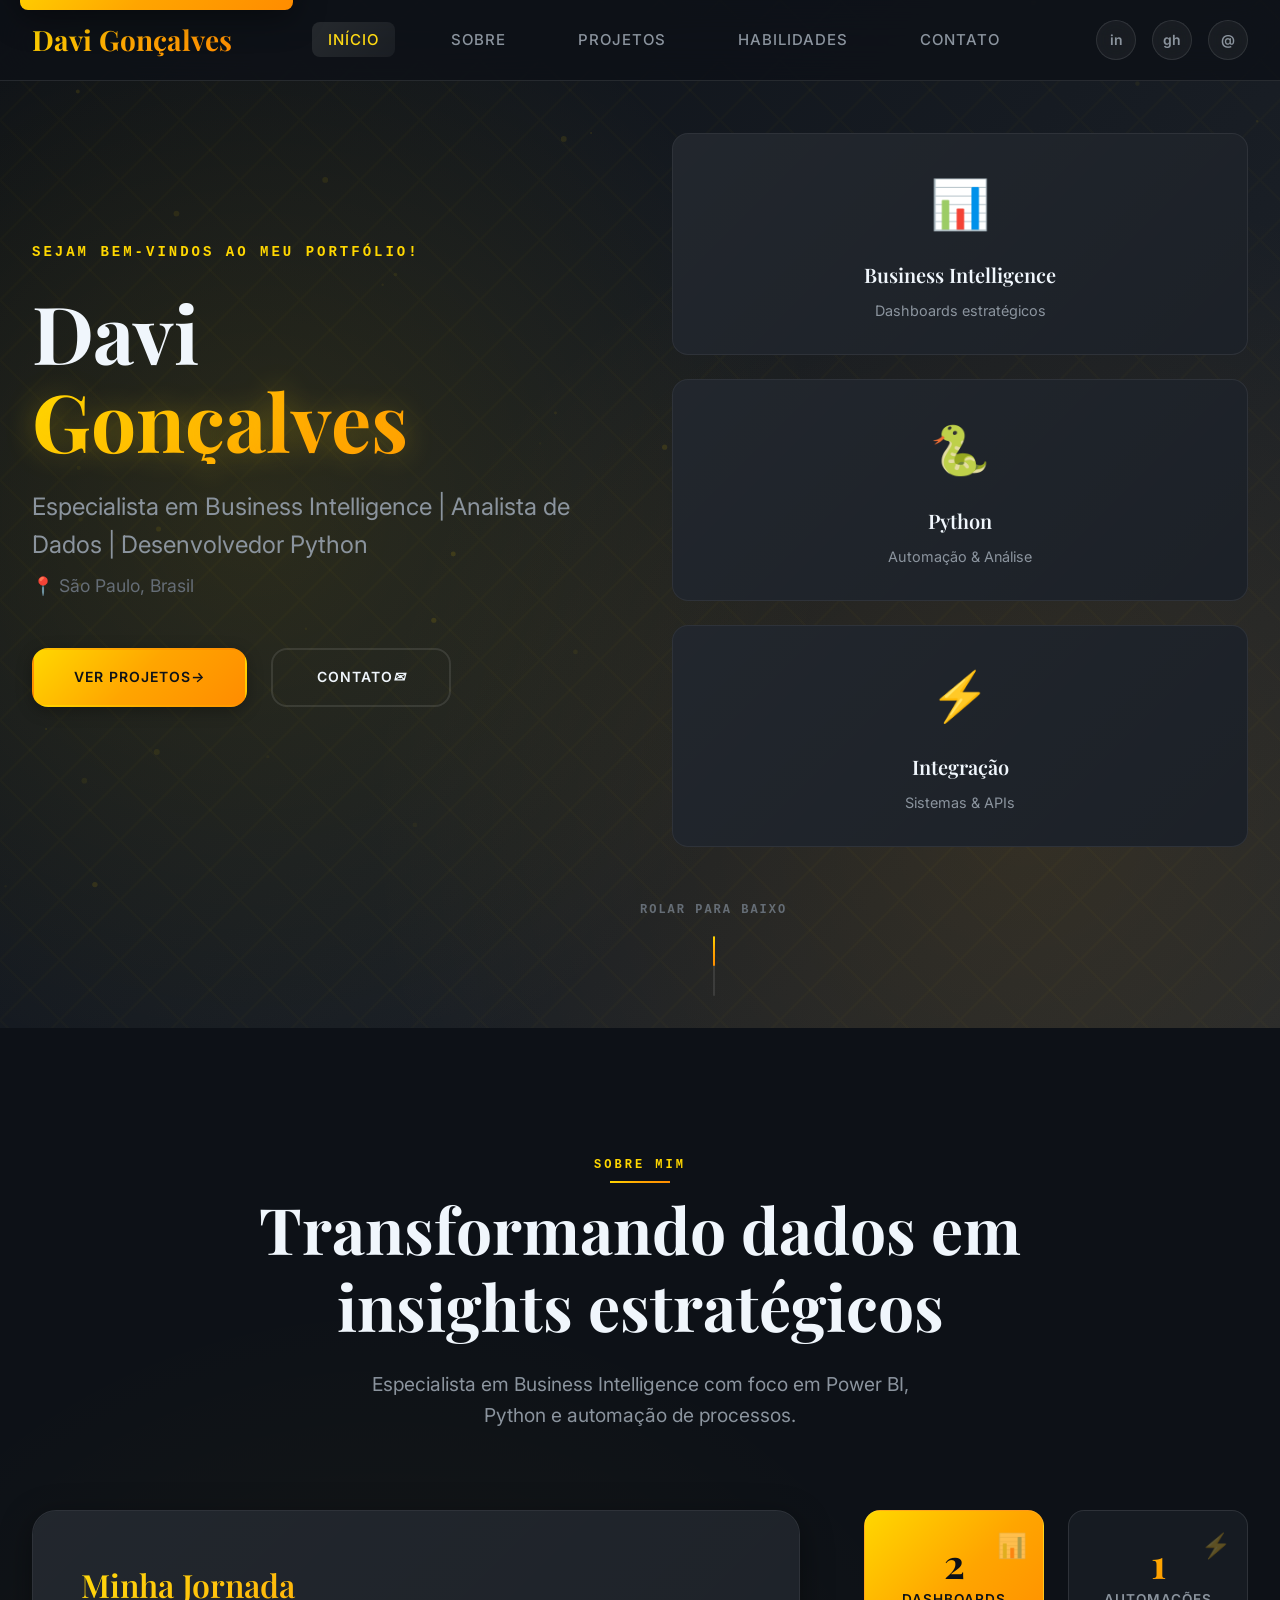
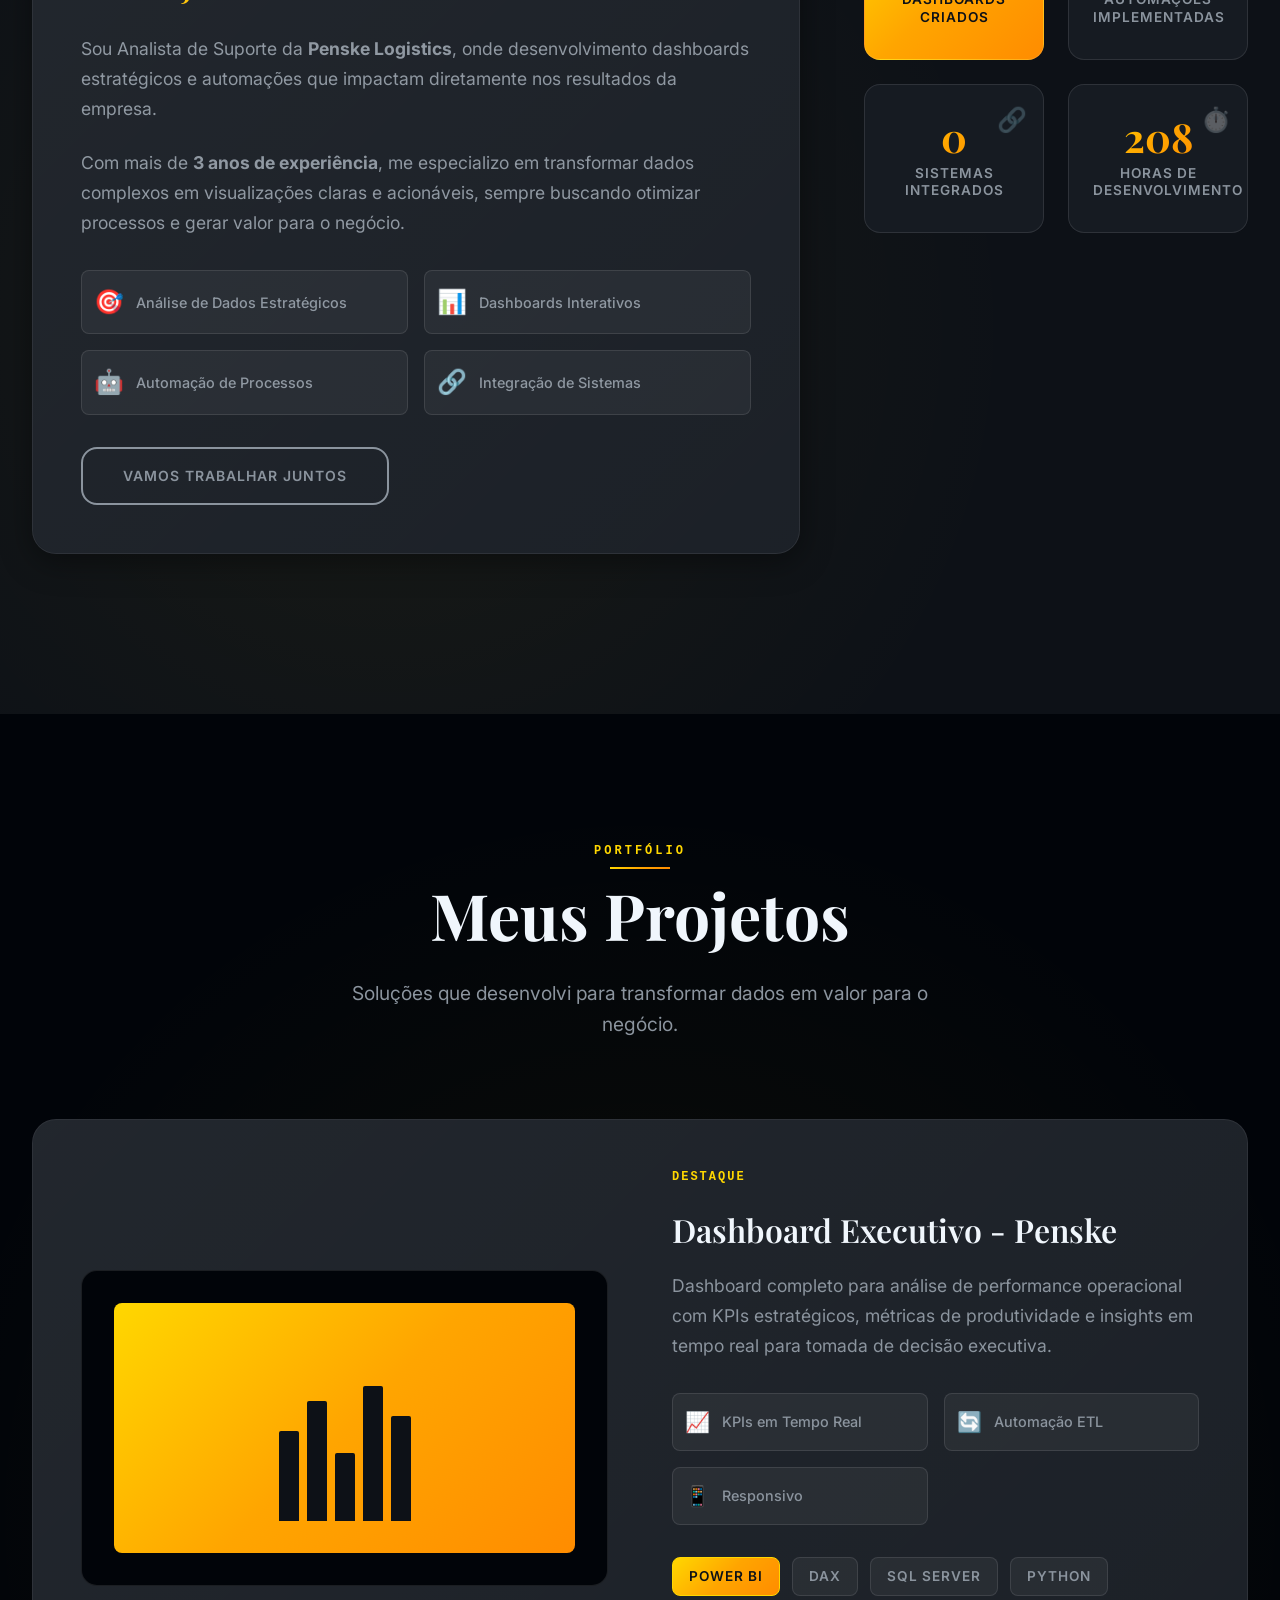
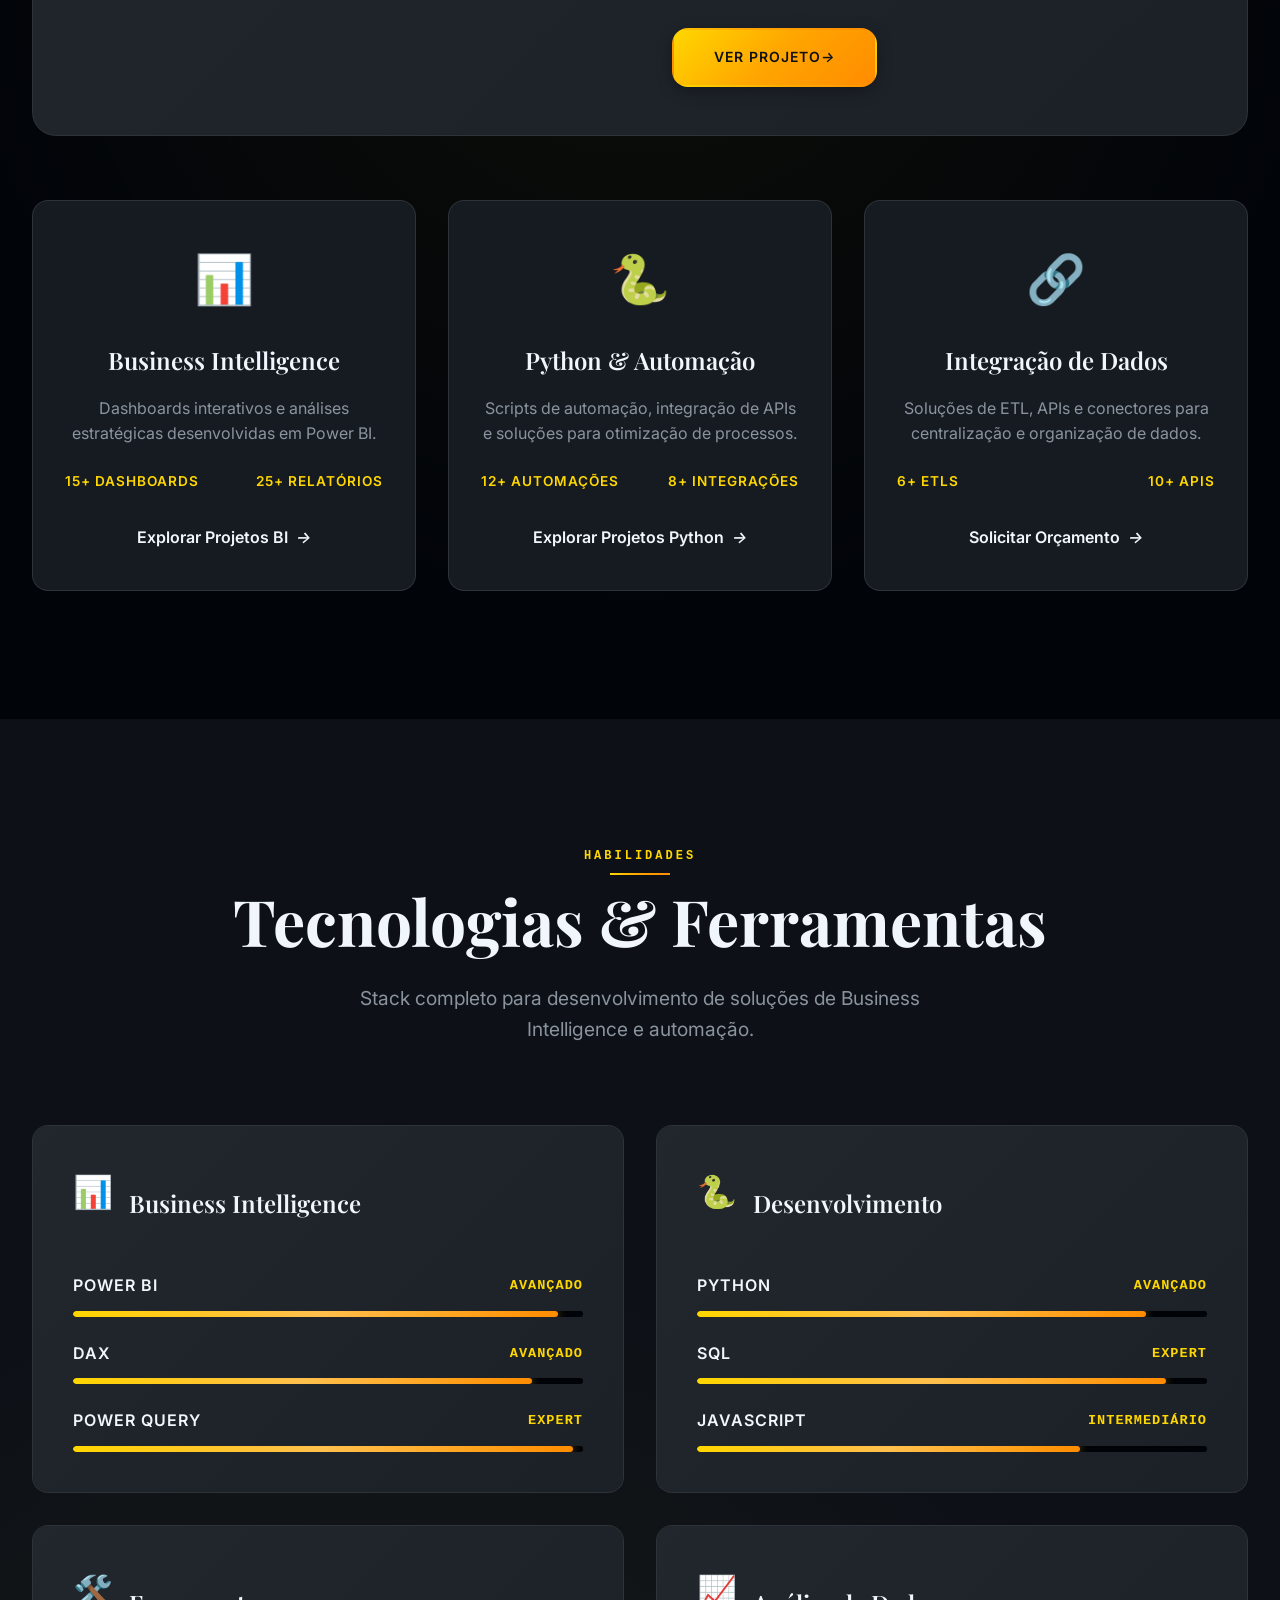
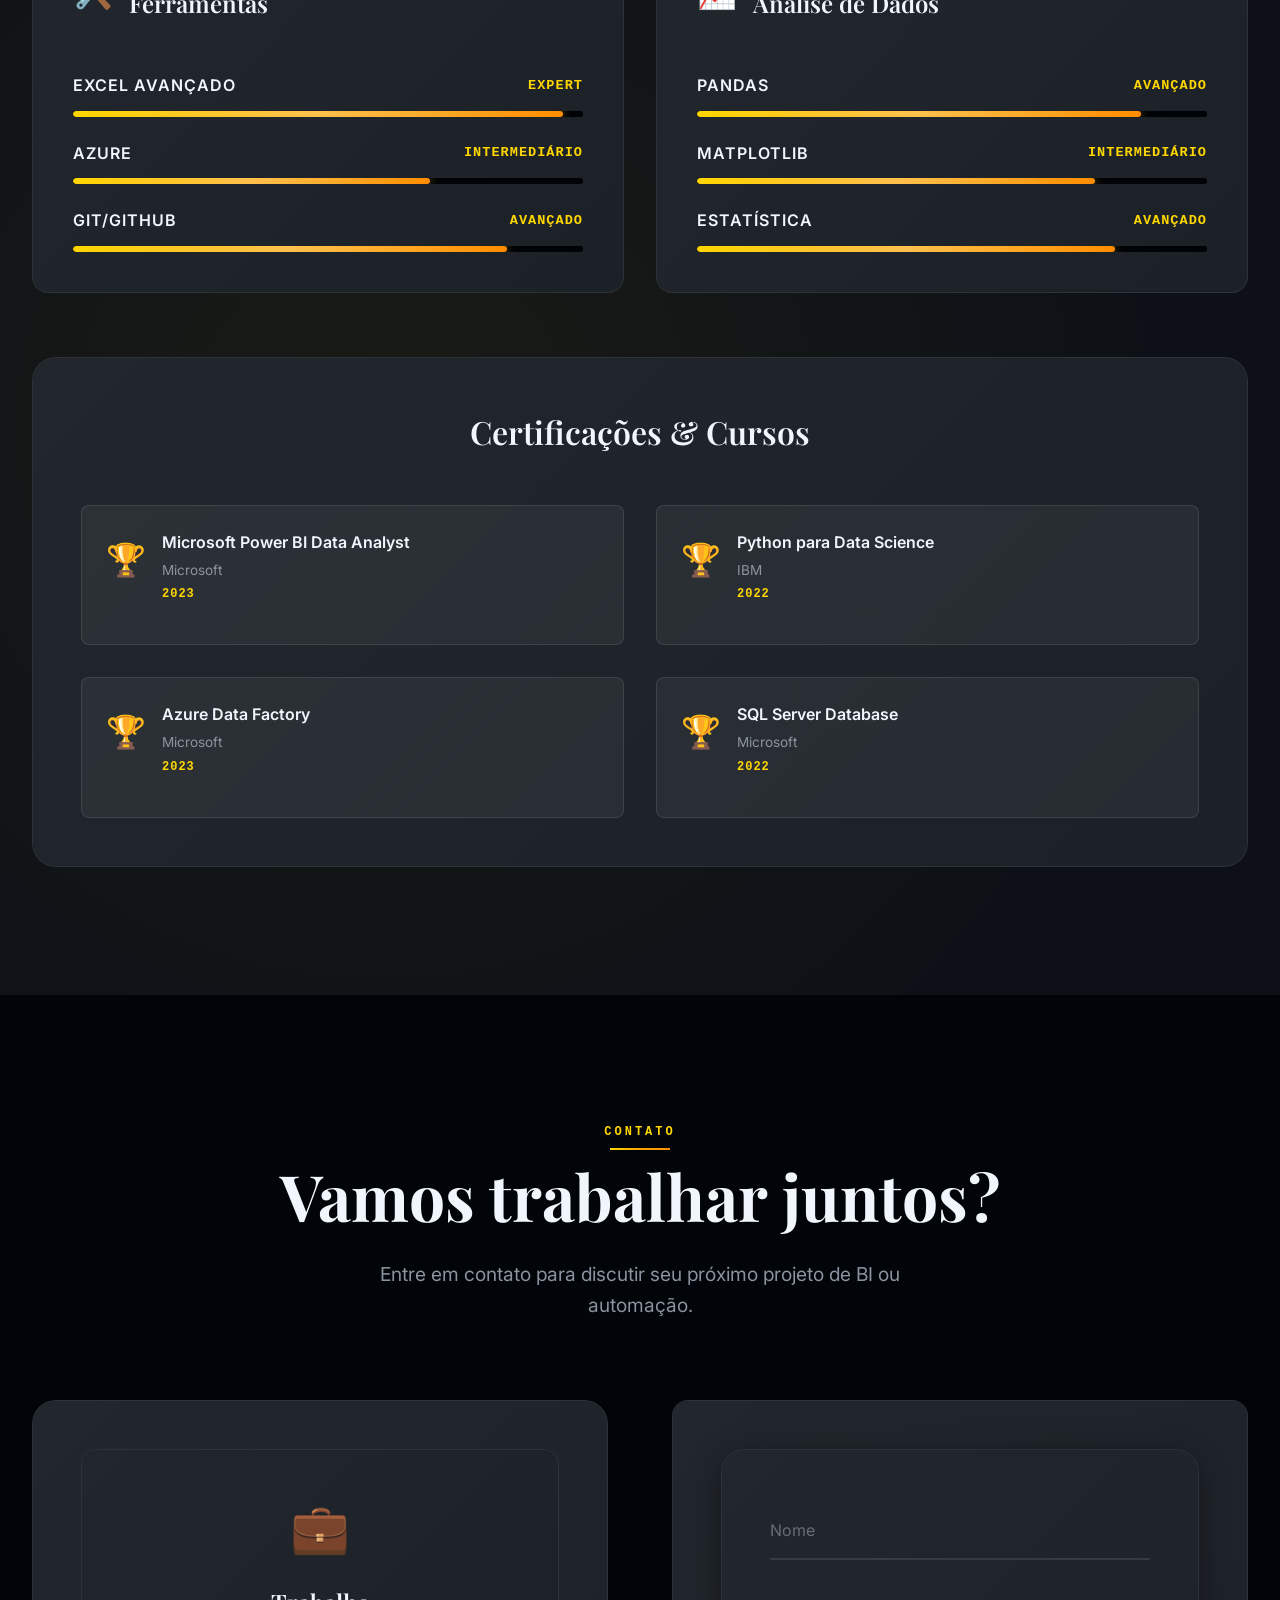
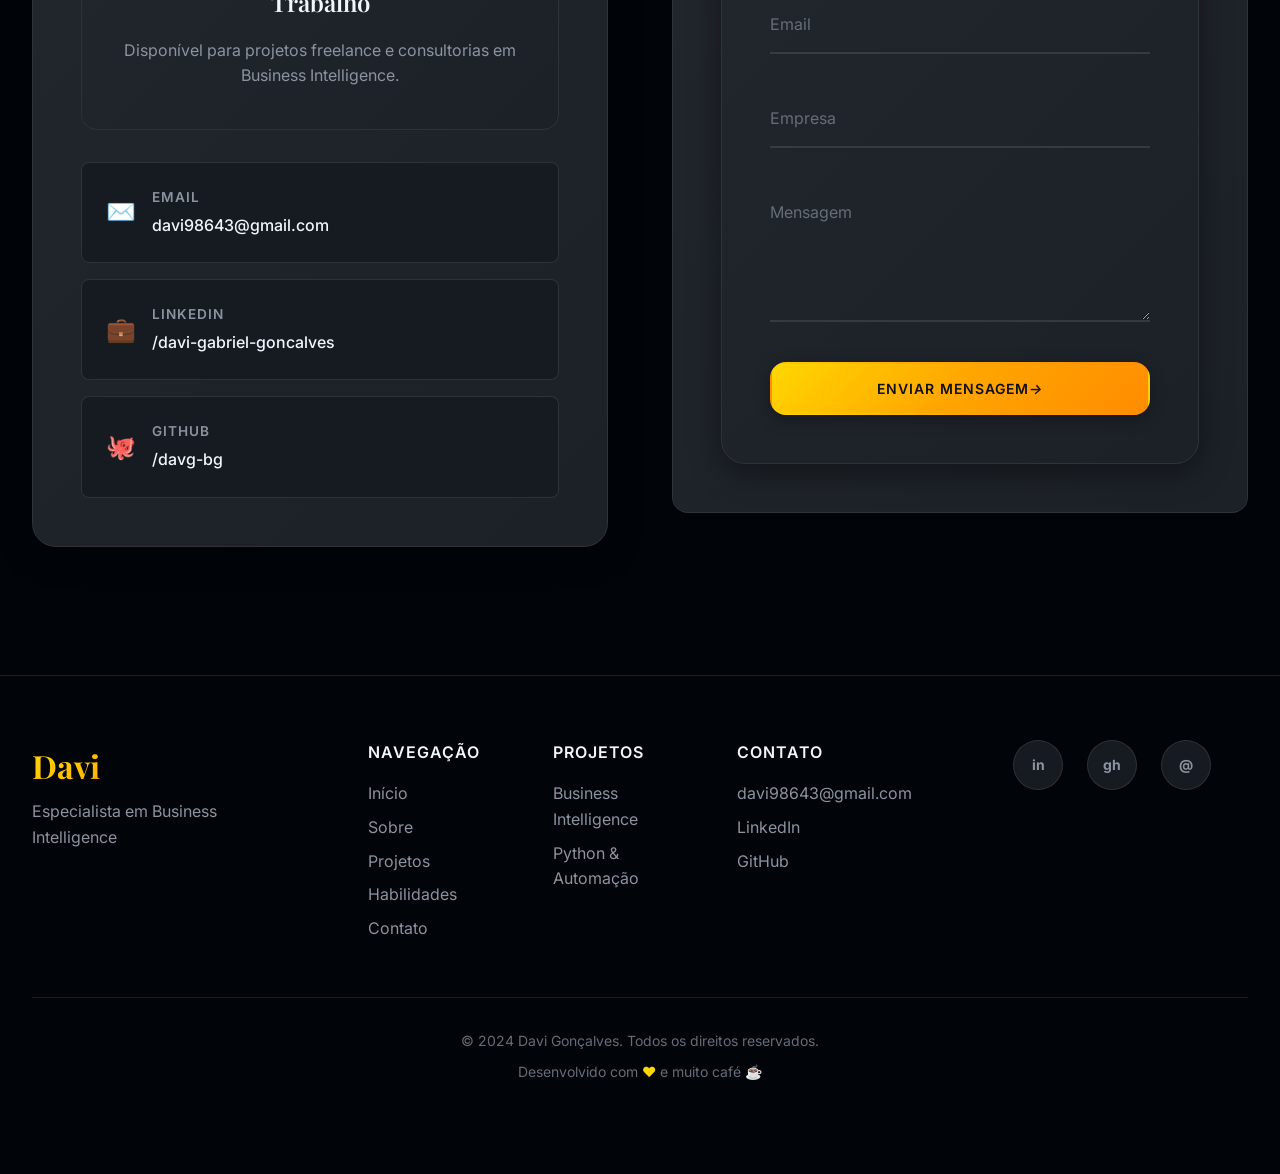
==== commit 729131fe: "Update index.html" ====
--- a/index.html
+++ b/index.html
@@ -85,7 +85,7 @@
                 <div class="hero-content">
                     <div class="hero-text">
                         <p class="hero-greeting">SEJAM BEM-VINDOS AO MEU PORTFÓLIO!</p>
-                        <h1 class="hero-title">Davi Gonçalves<br><span class="hero-highlight">Gonçalves</span></h1>
+                        <h1 class="hero-title">Davi<br><span class="hero-highlight">Gonçalves</span></h1>
                         <p class="hero-subtitle">Especialista em Business Intelligence | Analista de Dados | Desenvolvedor Python</p>
                         <p class="hero-location">📍 São Paulo, Brasil</p>
                         <div class="hero-buttons">
@@ -630,3 +630,4 @@
     <script src="script.js"></script>
 </body>
 </html>
+
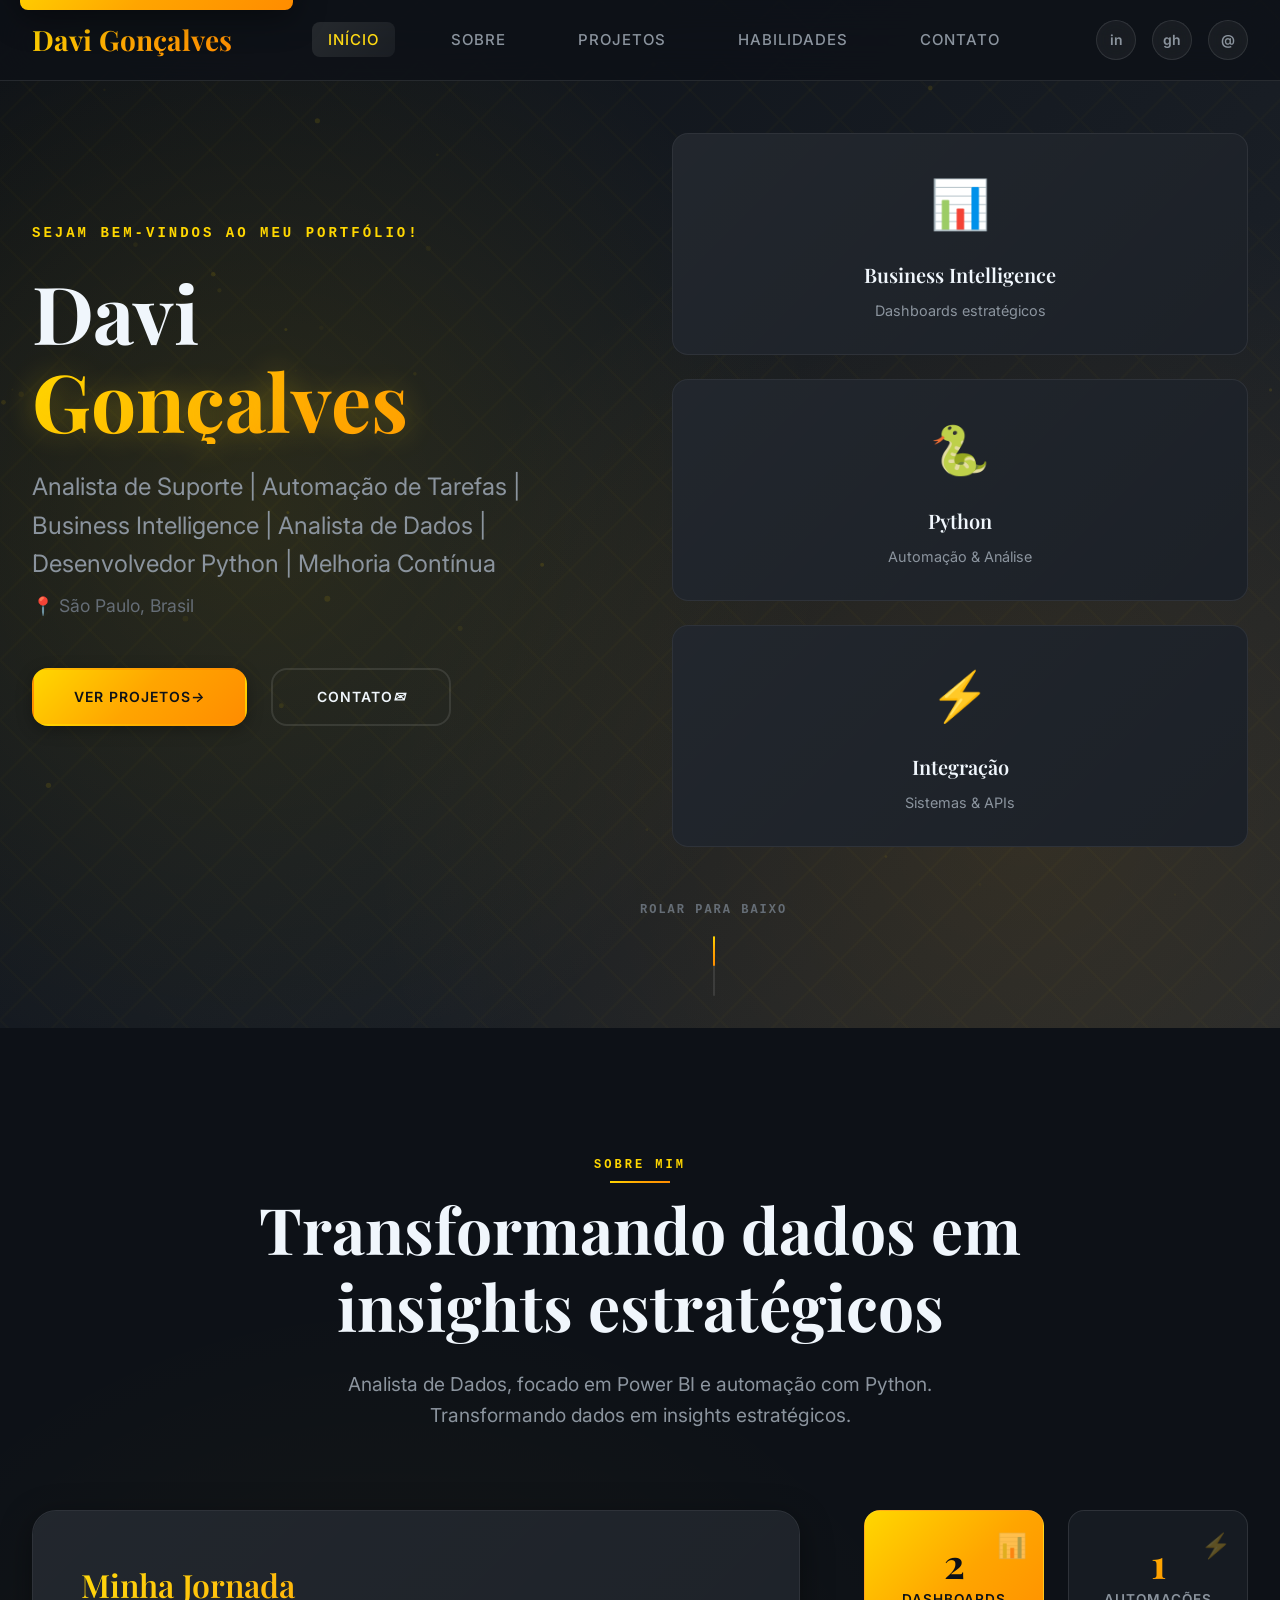
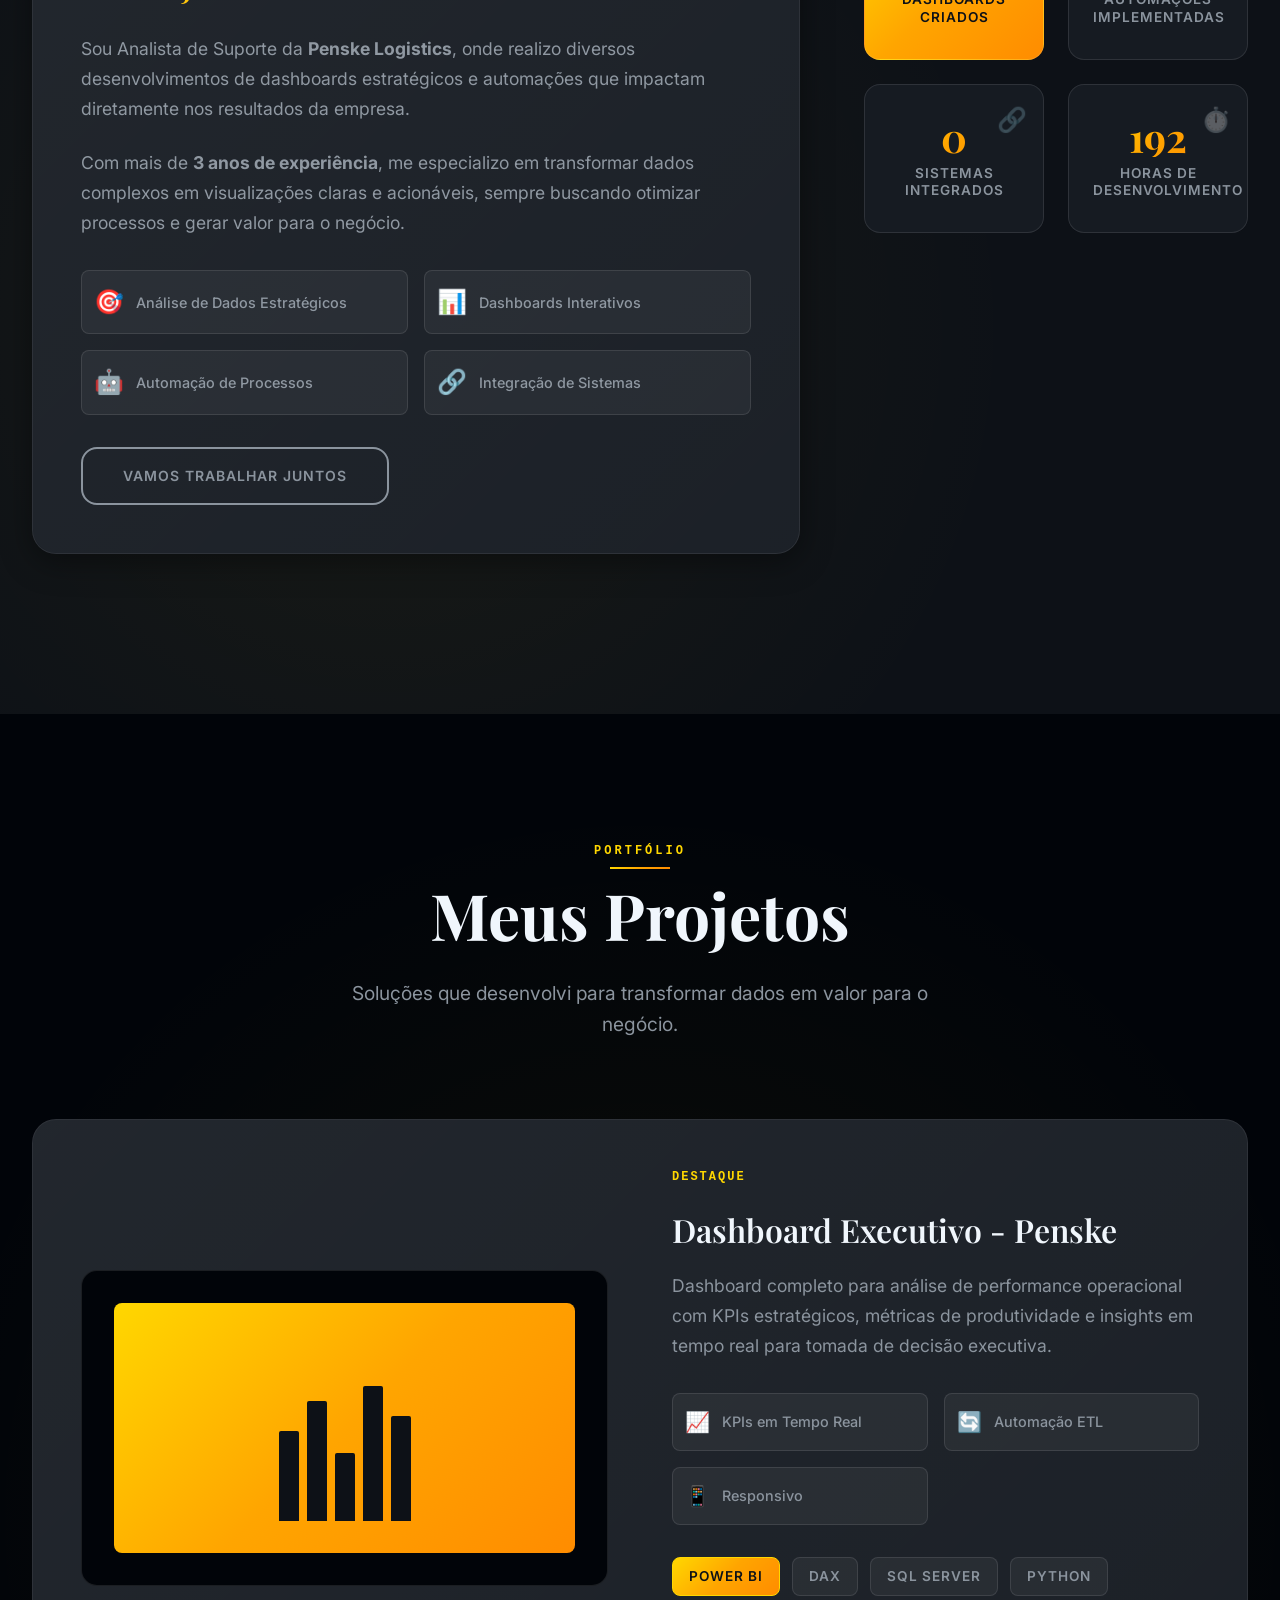
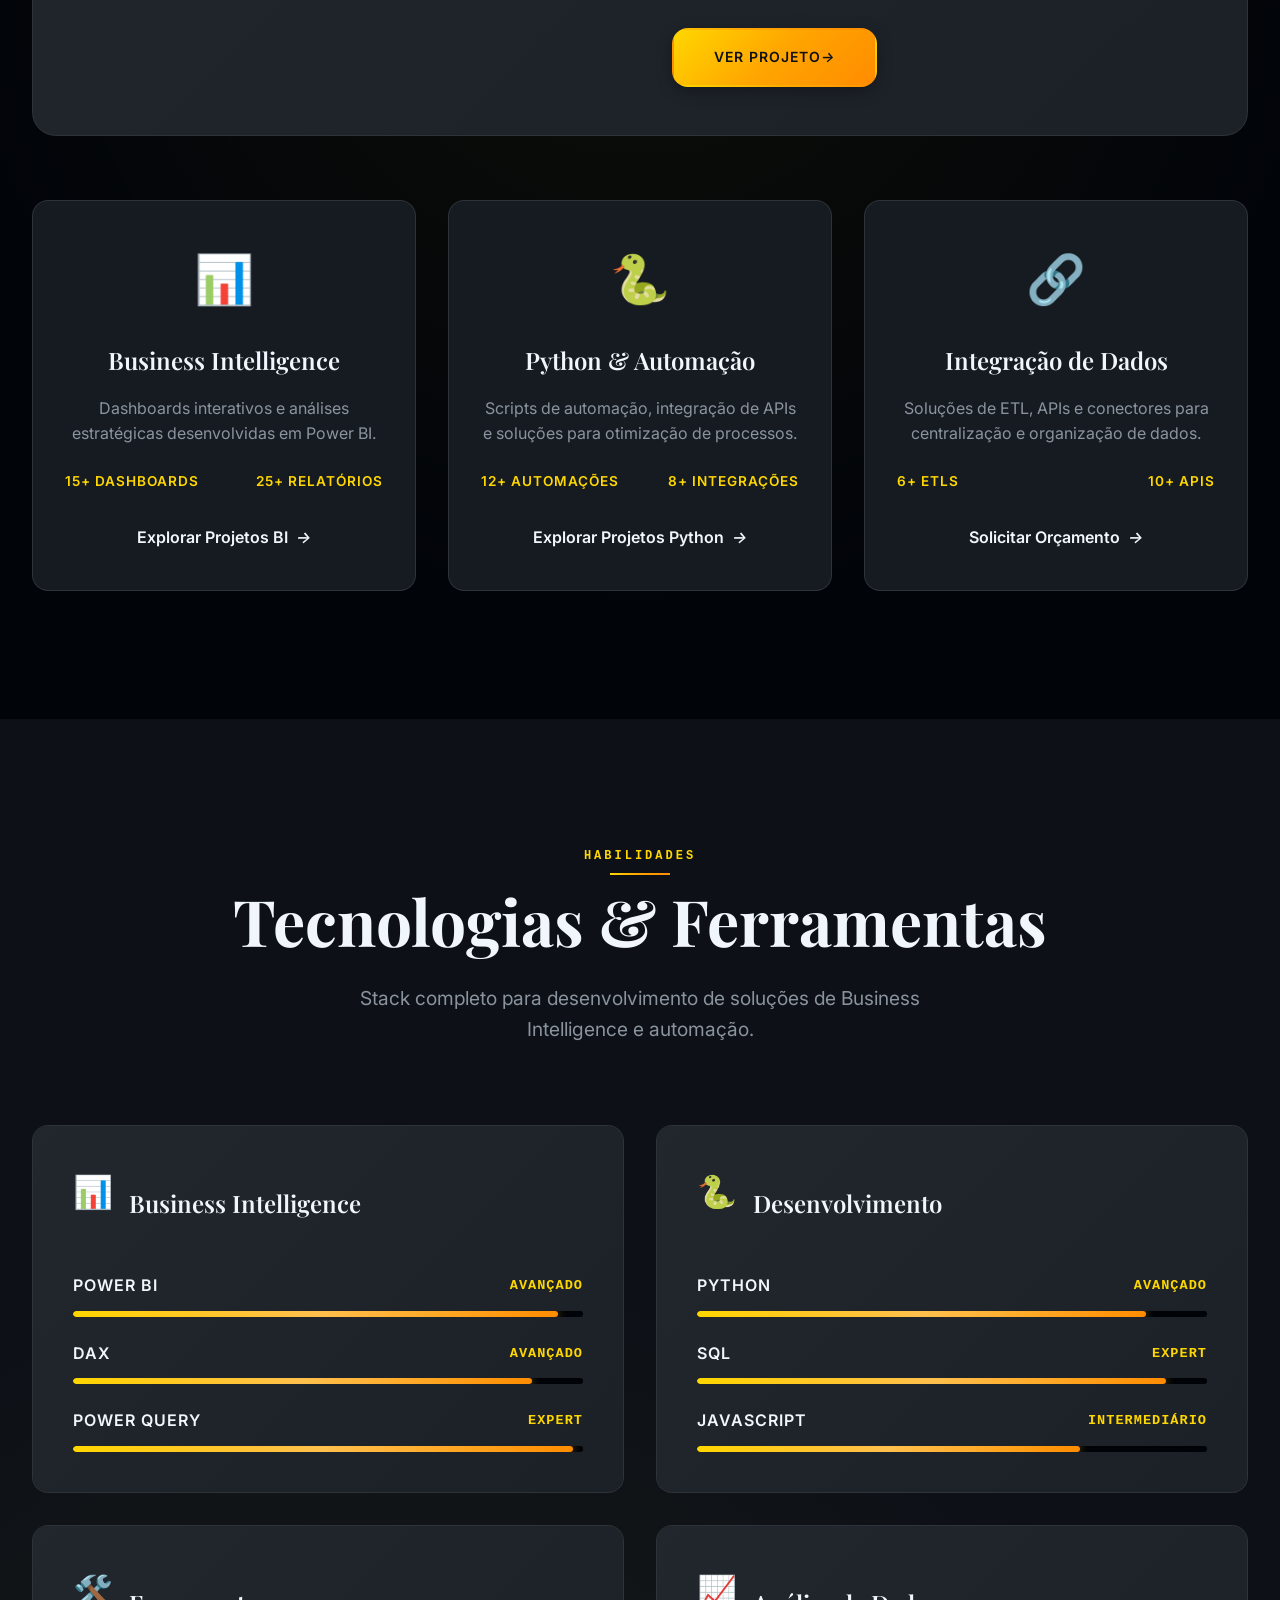
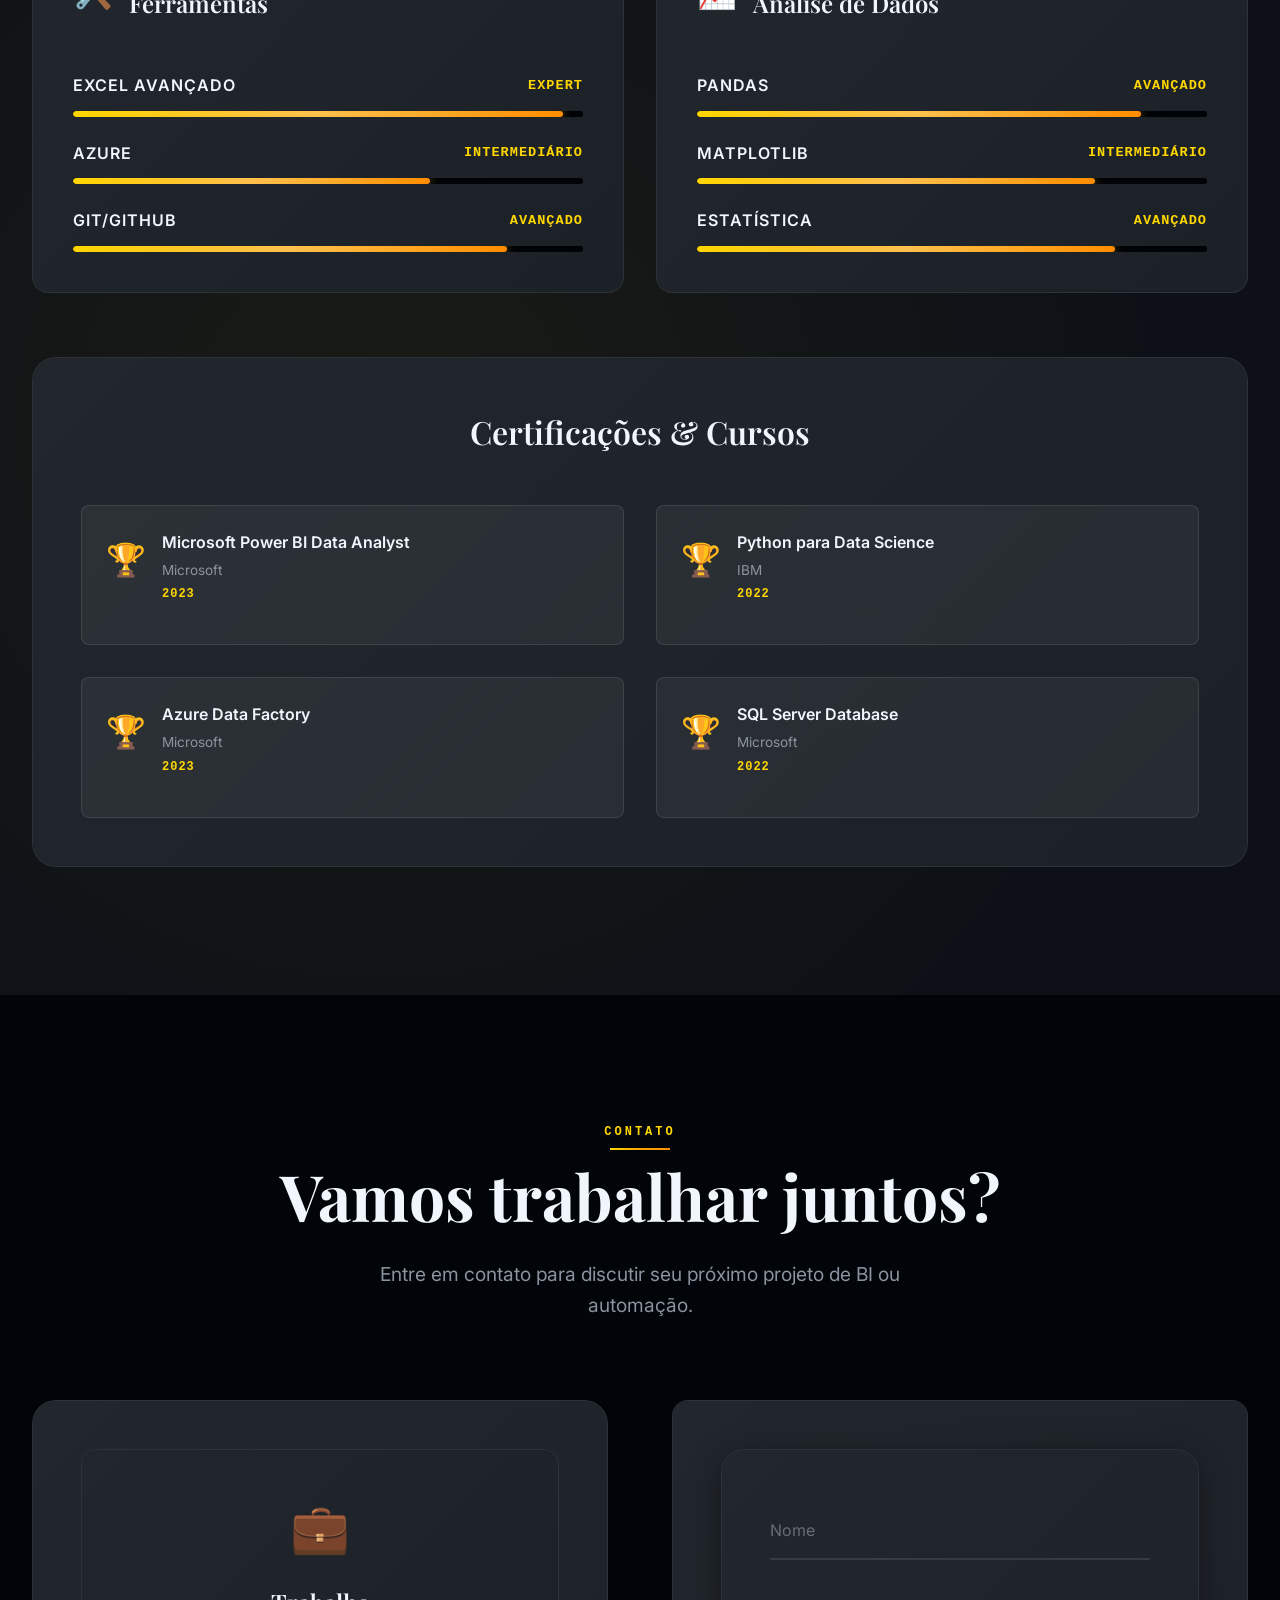
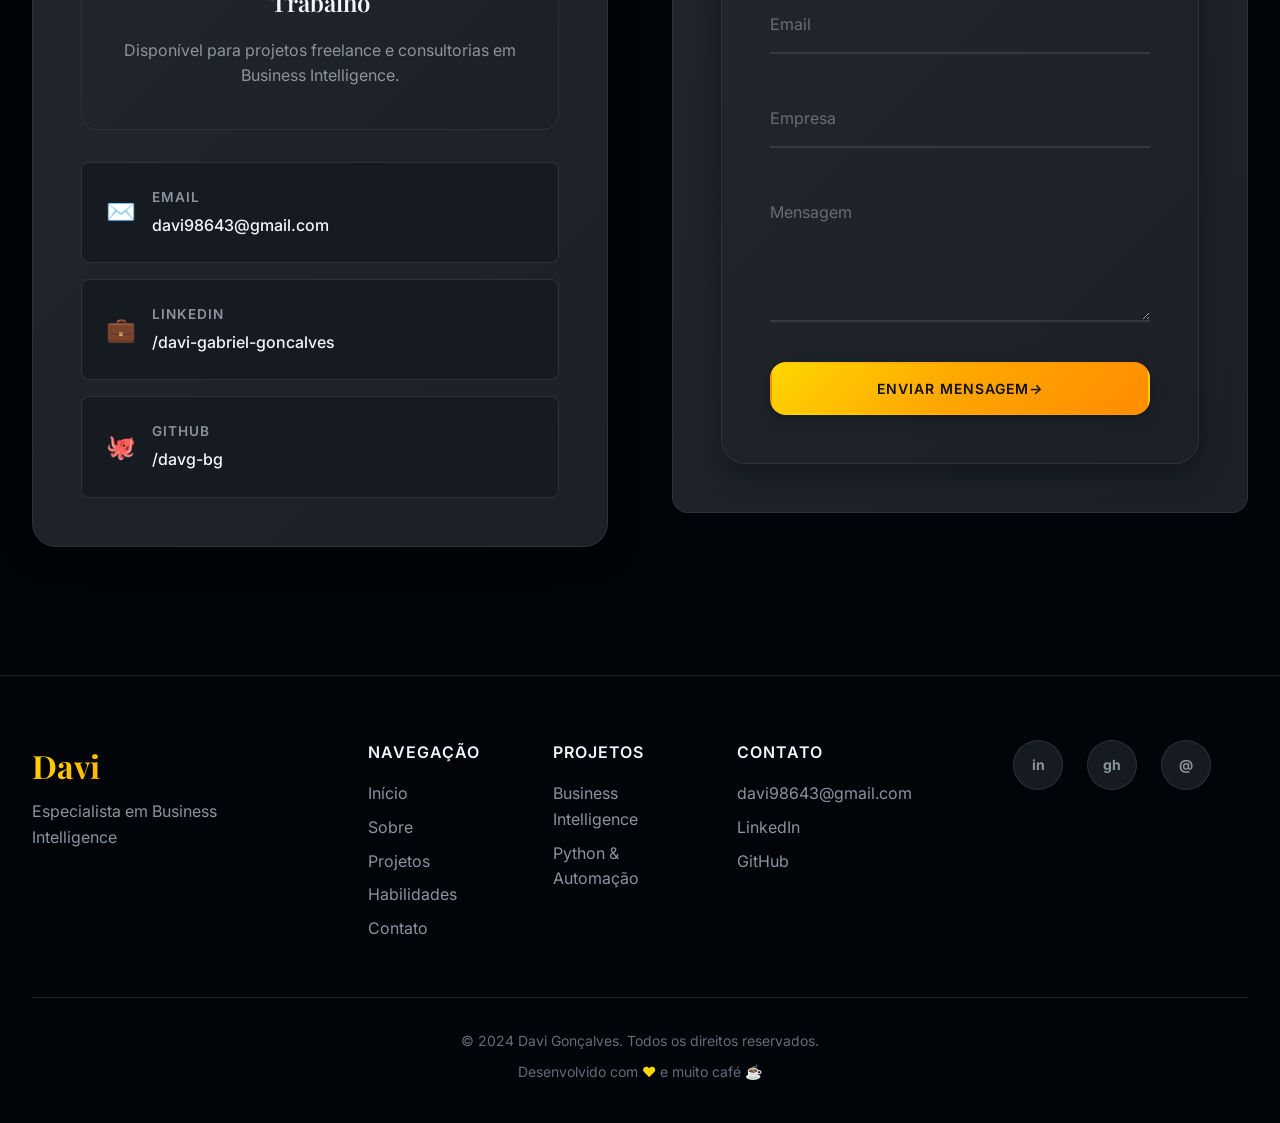
==== commit fc004255: "Update index.html" ====
--- a/index.html
+++ b/index.html
@@ -3,13 +3,13 @@
 <head>
     <meta charset="UTF-8">
     <meta name="viewport" content="width=device-width, initial-scale=1.0">
-    <meta name="description" content="Davi Gonçalves - Especialista em Business Intelligence, Power BI e Python. Analista de Dados e Desenvolvedor com experiência em automação e dashboards estratégicos.">
+    <meta name="description" content="Davi Gonçalves - VBA, Business Intelligence, Power BI e Python. Analista de Dados e Desenvolvedor com experiência em automação e dashboards estratégicos.">
     <meta name="keywords" content="Davi Gonçalves, Power BI, Python, Business Intelligence, Dashboard, Automação, Data Analysis, Developer">
     <meta name="author" content="Davi Gonçalves">
 
     <!-- Open Graph Meta Tags -->
     <meta property="og:title" content="Davi Gonçalves - Business Intelligence & Python Developer">
-    <meta property="og:description" content="Especialista em Business Intelligence, Power BI e automação com Python. Transformando dados em insights estratégicos.">
+    <meta property="og:description" content="Analista de Dados, focado em Power BI e automação com Python. Transformando dados em insights estratégicos.">
     <meta property="og:type" content="website">
     <meta property="og:url" content="https://davi.dev">
     <meta property="og:image" content="https://davi.dev/preview-image.jpg">
@@ -86,7 +86,7 @@
                     <div class="hero-text">
                         <p class="hero-greeting">SEJAM BEM-VINDOS AO MEU PORTFÓLIO!</p>
                         <h1 class="hero-title">Davi<br><span class="hero-highlight">Gonçalves</span></h1>
-                        <p class="hero-subtitle">Especialista em Business Intelligence | Analista de Dados | Desenvolvedor Python</p>
+                        <p class="hero-subtitle">Analista de Suporte | Automação de Tarefas | Business Intelligence | Analista de Dados | Desenvolvedor Python | Melhoria Contínua</p>
                         <p class="hero-location">📍 São Paulo, Brasil</p>
                         <div class="hero-buttons">
                             <a href="#projetos" class="btn btn-primary">
@@ -132,14 +132,14 @@
                 <div class="section-header">
                     <span class="section-tag">SOBRE MIM</span>
                     <h2 class="section-title">Transformando dados em<br><span class="text-gradient">insights estratégicos</span></h2>
-                    <p class="section-subtitle">Especialista em Business Intelligence com foco em Power BI, Python e automação de processos.</p>
+                    <p class="section-subtitle">Analista de Dados, focado em Power BI e automação com Python. Transformando dados em insights estratégicos.</p>
                 </div>
 
                 <div class="about-grid">
                     <div class="about-content">
                         <div class="about-text">
                             <h3>Minha Jornada</h3>
-                            <p>Sou Analista de Suporte da <strong>Penske Logistics</strong>, onde desenvolvimento dashboards estratégicos e automações que impactam diretamente nos resultados da empresa.</p>
+                            <p>Sou Analista de Suporte da <strong>Penske Logistics</strong>, onde realizo diversos desenvolvimentos de dashboards estratégicos e automações que impactam diretamente nos resultados da empresa.</p>
 
                             <p>Com mais de <strong>3 anos de experiência</strong>, me especializo em transformar dados complexos em visualizações claras e acionáveis, sempre buscando otimizar processos e gerar valor para o negócio.</p>
 
@@ -631,3 +631,4 @@
 </body>
 </html>
 
+
